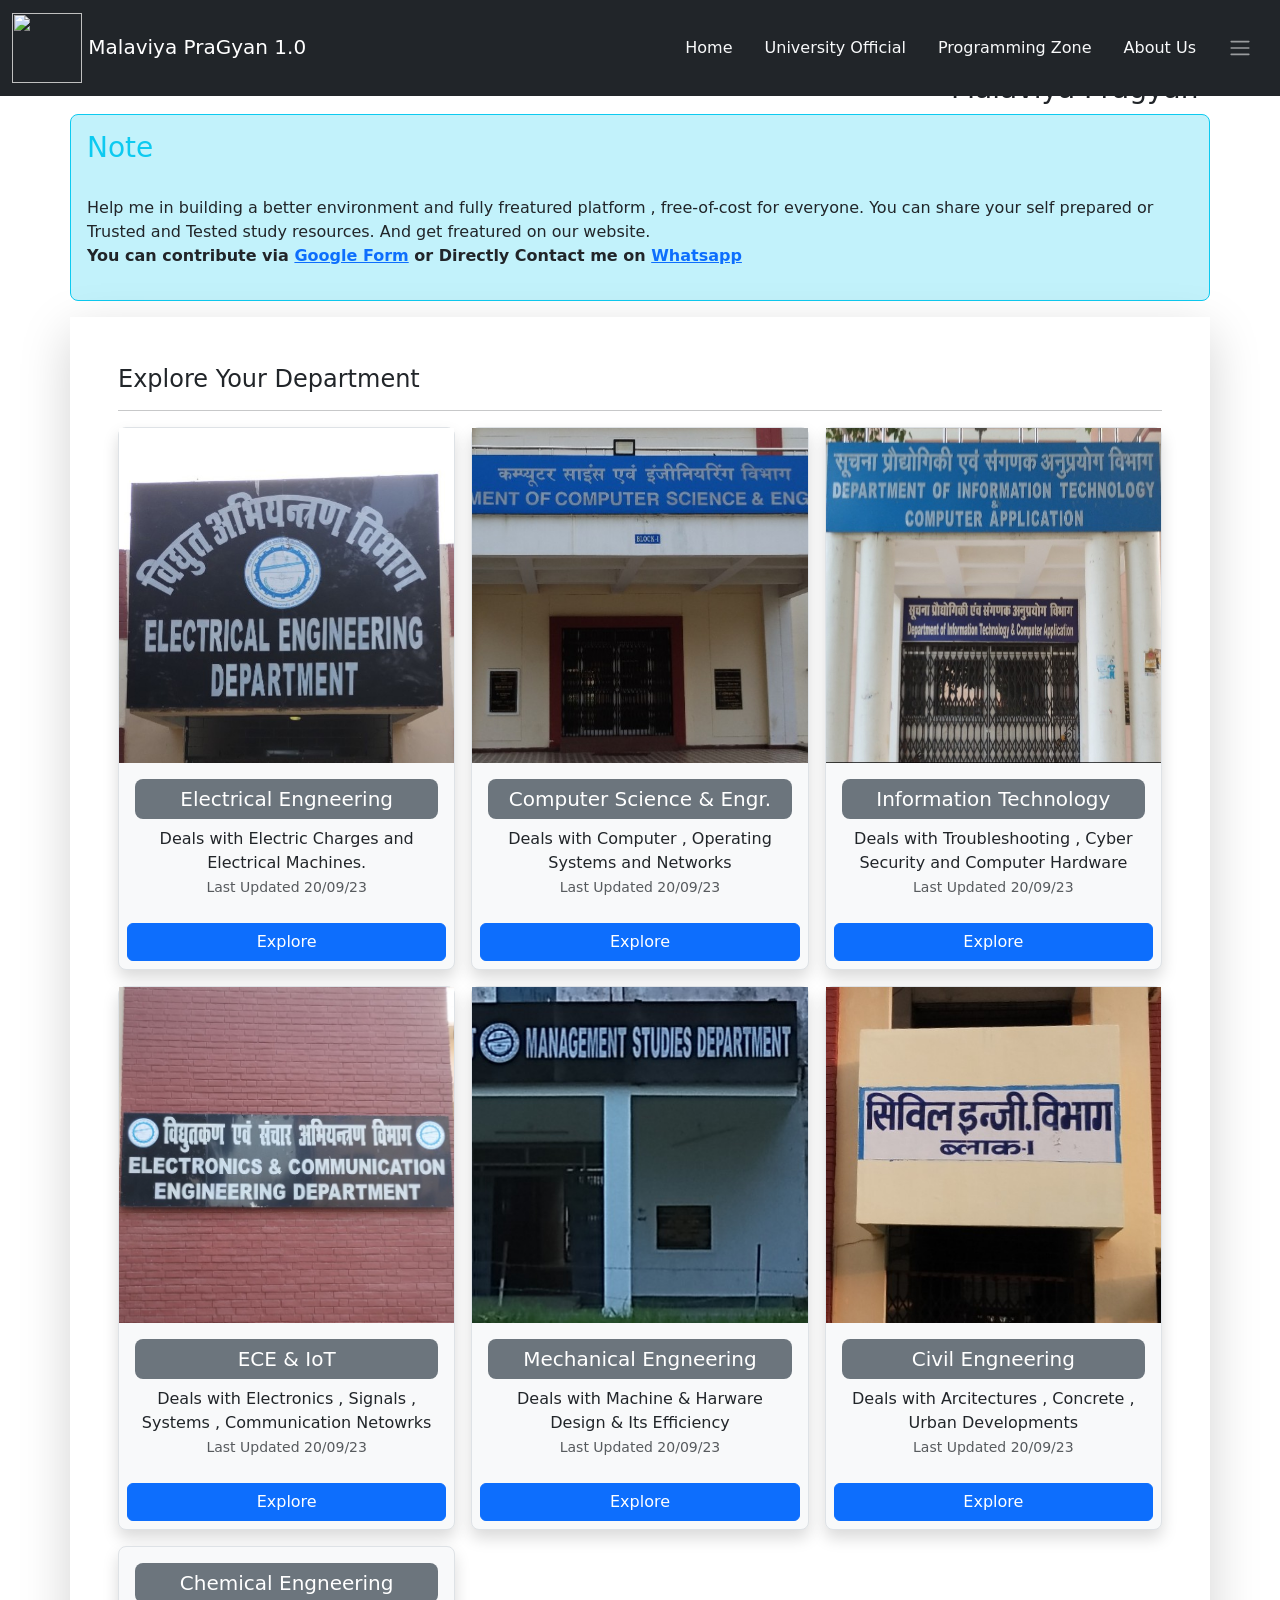
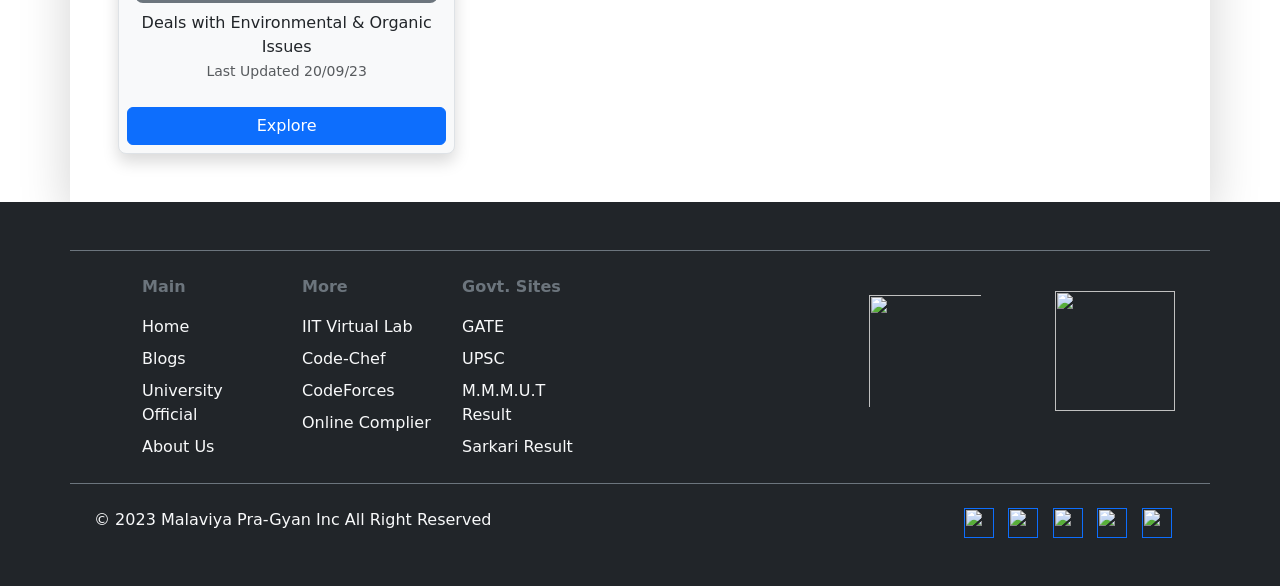
==== index.html @ 1440577e "Update index.html" ====
<!DOCTYPE html>
<html lang="en">

<head>
  <meta charset="UTF-8">
  <meta name="viewport" content="width=device-width, initial-scale=1.0">
  <title>Malaviya Pragyan | Home</title>
  <link href="https://cdn.jsdelivr.net/npm/bootstrap@5.3.2/dist/css/bootstrap.min.css" rel="stylesheet"
    integrity="sha384-T3c6CoIi6uLrA9TneNEoa7RxnatzjcDSCmG1MXxSR1GAsXEV/Dwwykc2MPK8M2HN" crossorigin="anonymous">
  <!-- <link rel="stylesheet" href="bootstrap.rtl.min.css"> -->
  <link rel="stylesheet" href="index.css">

</head>

<body>
  <!-- navigation bar -->
  <nav class="navbar navbar-dark bg-dark fixed-top">
    <div class="container-fluid">
      <div class="navbar-brand ">
        <img class="d-none d-lg-inline-block" src="pragyan_logo.png" height="70" width="70">

        Malaviya PraGyan 1.0

      </div>
      <!-- Navbar links -->
      <ul class="nav justify-content-end">
        <li class="nav-item d-none d-lg-inline-flex">
          <a class="nav-link link-light" href="/">Home</a>
        </li>
        <li class="nav-item d-none d-lg-inline-flex">
          <a class="nav-link link-light" href="http://www.mmmut.ac.in/">University Official</a>
        </li>
        <li class="nav-item d-none dropdown d-lg-inline-flex">
          <a class="nav-link link-light" data-bs-toggle="dropdown" href="#" role="button"
            aria-expanded="false">Programming Zone</a>
          <ul class="dropdown-menu shadow">
            <li><a class="dropdown-item" href="upcoming.html">Get Started</a></li>
            <li><a class="dropdown-item" href="upcoming.html">Video Tutorials</a></li>
            <li><a class="dropdown-item" href="upcoming.html">Online Compiler</a></li>
            <li><a class="dropdown-item" href="upcoming.html">Coding Contest</a></li>
          </ul>
        </li>
        <li class="nav-item d-none d-lg-inline-flex">
          <a class="nav-link link-light" href="#">About Us</a>
        </li>
        <!-- drop menu for smaller screen -->
        <li id="show_btn" class="nav-item dropdown rounded-2">
          <a class="nav-link link-light" data-bs-toggle="dropdown" href="#" role="button" aria-expanded="false"><span
              class="navbar-toggler-icon"></span></a>
          <ul class="dropdown-menu shadow">
            <li><a class="dropdown-item" href="/">Home</a></li>
            <li><a class="dropdown-item" href="http://www.mmmut.ac.in/">University Official</a></li>
            <li><a class="dropdown-item" href="upcoming.html">Programming Zone</a></li>
            <li><a class="dropdown-item" href="upcoming.html">About Us</a></li>
          </ul>
        </li>
      </ul>
    </div>
  </nav>


  <!-- caresol -->
    <div class="main-div container-lg">
      <div id="carouselExampleCaptions" class="carousel slide carousel-fade" data-bs-ride="carousel">
        <div class="carousel-indicators">
          <button type="button" data-bs-target="#carouselExampleCaptions" data-bs-slide-to="0" class="active"
            aria-current="true" aria-label="Slide 1"></button>
          <button type="button" data-bs-target="#carouselExampleCaptions" data-bs-slide-to="1"
            aria-label="Slide 2"></button>
          <button type="button" data-bs-target="#carouselExampleCaptions" data-bs-slide-to="2"
            aria-label="Slide 3"></button>
          <button type="button" data-bs-target="#carouselExampleCaptions" data-bs-slide-to="3"
            aria-label="Slide 4"></button>
          <button type="button" data-bs-target="#carouselExampleCaptions" data-bs-slide-to="4"
            aria-label="Slide 5"></button>
          <button type="button" data-bs-target="#carouselExampleCaptions" data-bs-slide-to="5"
            aria-label="Slide 6"></button>
        </div>
        <div class="carousel-inner">
          <div class="carousel-item active" data-bs-interval="3000">
            <img src="/pageGraphics/Slider/main.jpg" class="d-block w-100" alt="...">
            <div class="carousel-caption d-none d-md-block">
              <h5>First slide label</h5>
              <p>Some representative placeholder content for the first slide.</p>
            </div>
          </div>
          <div class="carousel-item" data-bs-interval="3000">
            <img src="/pageGraphics/Slider/IMG_20230928_164631620.jpg" class="d-block w-100" alt="...">
            <div class="carousel-caption d-none d-md-block">
              <h5>Second slide label</h5>
              <p>Some representative placeholder content for the second slide.</p>
            </div>
          </div>
          <div class="carousel-item" data-bs-interval="3000">
            <img src="/pageGraphics/Slider/IMG_20230928_164820639.jpg" class="d-block w-100" alt="...">
            <div class="carousel-caption d-none d-md-block">
              <h5>Third slide label</h5>
              <p>Some representative placeholder content for the third slide.</p>
            </div>
          </div>
          <div class="carousel-item" data-bs-interval="3000">
            <img src="/pageGraphics/Slider/IMG_20230928_165945955.jpg" class="d-block w-100" alt="...">
            <div class="carousel-caption d-none d-md-block">
              <h5>4 slide label</h5>
              <p>Some representative placeholder content for the third slide.</p>
            </div>
          </div>
          <div class="carousel-item" data-bs-interval="3000">
            <img src="/pageGraphics/Slider/IMG_20230928_170340360.jpg" class="d-block w-100" alt="...">
            <div class="carousel-caption d-none d-md-block">
              <h5>5 slide label</h5>
              <p>Some representative placeholder content for the third slide.</p>
            </div>
          </div>
          <div class="carousel-item" data-bs-interval="3000">
            <img src="/pageGraphics/Slider/IMG_20230928_165715530.jpg" class="d-block w-100" alt="...">
            <div class="carousel-caption d-none d-md-block">
              <h5>6 slide label</h5>
              <p>Some representative placeholder content for the third slide.</p>
            </div>
          </div>
        </div>
        <button class="carousel-control-prev" type="button" data-bs-target="#carouselExampleCaptions"
          data-bs-slide="prev">
          <span class="carousel-control-prev-icon" aria-hidden="true"></span>
          <span class="visually-hidden">Previous</span>
        </button>
        <button class="carousel-control-next" type="button" data-bs-target="#carouselExampleCaptions"
          data-bs-slide="next">
          <span class="carousel-control-next-icon" aria-hidden="true"></span>
          <span class="visually-hidden">Next</span>
        </button>
      </div>
    </div>



  <!-- caresol -->
  <div class="slider text-center mt-5">
    <div class="row mt-lg-5">
      <div class="col-12 col-lg-8">
        <div id="carouselExampleCaptions" class="carousel slide">
          <div class="carousel-indicators">
            <button type="button" data-bs-target="#carouselExampleCaptions" data-bs-slide-to="0" class="active"
              aria-current="true" aria-label="Slide 1"></button>
            <button type="button" data-bs-target="#carouselExampleCaptions" data-bs-slide-to="1"
              aria-label="Slide 2"></button>
            <button type="button" data-bs-target="#carouselExampleCaptions" data-bs-slide-to="2"
              aria-label="Slide 3"></button>
            <button type="button" data-bs-target="#carouselExampleCaptions" data-bs-slide-to="3"
              aria-label="Slide 4"></button>
            <button type="button" data-bs-target="#carouselExampleCaptions" data-bs-slide-to="4"
              aria-label="Slide 5"></button>
            <button type="button" data-bs-target="#carouselExampleCaptions" data-bs-slide-to="5"
              aria-label="Slide 6"></button>
          </div>
          <div class="carousel-inner">
            <div class="carousel-item active" data-bs-interval="3000">
              <img src="pageGraphics/Slider/IMG_20231001_103839.jpg" class="d-block w-100" alt="...">
              <div class="carousel-caption d-none d-md-block">
                <h5>First slide label</h5>
                <p>Some representative placeholder content for the first slide.</p>
              </div>
            </div>
            <div class="carousel-item" data-bs-interval="3000">
              <img src="pageGraphics/Slider/IMG_20231001_135738.jpg" class="d-block w-100" alt="...">
              <div class="carousel-caption d-none d-md-block">
                <h5>Second slide label</h5>
                <p>Some representative placeholder content for the second slide.</p>
              </div>
            </div>
            <div class="carousel-item" data-bs-interval="3000">
              <img src="pageGraphics/Slider/IMG_20231001_135839.jpg" class="d-block w-100" alt="...">
              <div class="carousel-caption d-none d-md-block">
                <h5>Third slide label</h5>
                <p>Some representative placeholder content for the third slide.</p>
              </div>
            </div>
            <div class="carousel-item" data-bs-interval="3000">
              <img src="pageGraphics/Slider/IMG_20231001_135912.jpg" class="d-block w-100" alt="...">
              <div class="carousel-caption d-none d-md-block">
                <h5>4 slide label</h5>
                <p>Some representative placeholder content for the third slide.</p>
              </div>
            </div>
            <div class="carousel-item" data-bs-interval="3000">
              <img src="pageGraphics/Slider/IMG_20231001_140028.jpg" class="d-block w-100" alt="...">
              <div class="carousel-caption d-none d-md-block">
                <h5>5 slide label</h5>
                <p>Some representative placeholder content for the third slide.</p>
              </div>
            </div>
            <div class="carousel-item" data-bs-interval="3000">
              <img src="pageGraphics/Slider/IMG_20231001_140525.jpg" class="d-block w-100" alt="...">
              <div class="carousel-caption d-none d-md-block">
                <h5>6 slide label</h5>
                <p>Some representative placeholder content for the third slide.</p>
              </div>
            </div>
          </div>
          <button class="carousel-control-prev" type="button" data-bs-target="#carouselExampleCaptions"
            data-bs-slide="prev">
            <span class="carousel-control-prev-icon" aria-hidden="true"></span>
            <span class="visually-hidden">Previous</span>
          </button>
          <button class="carousel-control-next" type="button" data-bs-target="#carouselExampleCaptions"
            data-bs-slide="next">
            <span class="carousel-control-next-icon" aria-hidden="true"></span>
            <span class="visually-hidden">Next</span>
          </button>
        </div>
      </div>
      <div class="col">
        <h3>Malaviya Pragyan</h3>
      </div>
    </div>
  </div>


  <!-- Main hero -->
  <div class="container my-5 d-none">
    <div class="row p-4 pb-0 pe-lg-0 pt-lg-5 align-items-center rounded-3 border shadow-lg">
      <div class="col-lg-7 p-3 p-lg-5 pt-lg-3">
        <h1 class="display-4 text-secondary fw-bold lh-1">Welcome To Malaviya Pra-Gyan ,</h1>
        <p class="lead">Welcome , here you will get all your academic needs and study resources for University Students.
          My aim is to provide free access to study materials and other required educational stuffs.
          . This website is developed and managed by a non-profit organisation , of <b class="text-primary">Anup
            Jaiswal</b>. <br> Note :- This is not a governtment funded Project. It is completely managed by a
          Students-Organisation of MMMUT University. </p>
        <div class="d-grid gap-2 d-md-flex justify-content-md-start mb-4 mb-lg-3">
          <button type="button" class="mmmut-official p-2 rounded-2 border border-dark"><a
              href="https://www.mmmut.ac.in/">mmmut.ac.in</a></button>
          <button type="button" class="mmmut-official p-2 rounded-2 border border-dark">Developer Profile</button>
        </div>
      </div>
      <div class="col-lg-4 offset-lg-1 p-0 overflow-hidden shadow-lg">
        <img class="rounded-lg-3" src="sample_img.jpg" alt="college photo" width="720">
      </div>
    </div>
  </div>
  <!-- main hero ends here -->


  <!-- Contribution Notice -->
  <div class="container bg-info bg-opacity-25 text-info rounded-3 border border-info p-3 mb-3">
    <h3>Note</h3><br>
    <p class="text-dark">Help me in building a better environment and fully freatured platform , free-of-cost for
      everyone. You can share your self prepared or Trusted and Tested study resources. And get freatured on our
      website.<br>
      <strong>You can contribute via <a href="">Google Form</a> or Directly Contact me on <a
          href="">Whatsapp</a></strong>
    </p>
  </div>

  <!-- Branches catalog-->
  <div class="container-lg shadow-lg p-5">
    <div class="h4">Explore Your Department</div>
    <hr class="b-example-divider">
    <div class="row row-col-1 row-cols-sm-2 row-cols-md-3 row-cols-xxl-4 g-3">
      <div class="col">
        <div class="card text-center bg-light shadow border rounded-3">
          <img src="pageGraphics/branchPic/Ee.jpg" alt="" class="card-image-top">
          <div class="card-body">
            <div class="h5 p-2 rounded-3 card-title bg-secondary text-white">Electrical Engneering</div>
            <div class="card-text">Deals with Electric Charges and Electrical Machines.</div>
            <div class="card-text"><small class="text-muted">Last Updated 20/09/23</small></div>
          </div>
          <a href="/branch/ee/index.html" class="btn btn-primary m-2">Explore</a>
        </div>
      </div>

      <div class="col">
        <div class="card text-center bg-light shadow border rounded-3">
          <img src="pageGraphics/branchPic/Cse.jpg" alt="" class="card-image-top">
          <div class="card-body">
            <div class="h5 p-2 rounded-3 card-title bg-secondary text-white">Computer Science & Engr.</div>
            <div class="card-text">Deals with Computer , Operating Systems and Networks</div>
            <div class="card-text"><small class="text-muted">Last Updated 20/09/23</small></div>
          </div>
          <a href="/branch/cse/index_cse.html" class="btn btn-primary m-2">Explore</a>
        </div>
      </div>

      <div class="col">
        <div class="card text-center bg-light shadow border rounded-3">
          <img src="pageGraphics/branchPic/It.jpg" alt="" class="card-image-top">
          <div class="card-body">
            <div class="h5 p-2 rounded-3 card-title bg-secondary text-white">Information Technology</div>
            <div class="card-text">Deals with Troubleshooting , Cyber Security and Computer Hardware</div>
            <div class="card-text"><small class="text-muted">Last Updated 20/09/23</small></div>
          </div>
          <a href="/branch/it/index_it.html" class="btn btn-primary m-2">Explore</a>
        </div>
      </div>

      <div class="col">
        <div class="card text-center bg-light shadow border rounded-3">
          <img src="pageGraphics/branchPic/Ece.jpg" alt="" class="card-image-top">
          <div class="card-body">
            <div class="h5 p-2 rounded-3 card-title bg-secondary text-white">ECE & IoT</div>
            <div class="card-text">Deals with Electronics , Signals , Systems , Communication Netowrks</div>
            <div class="card-text"><small class="text-muted">Last Updated 20/09/23</small></div>
          </div>
          <a href="/branch/ece/index_ece.html" class="btn btn-primary m-2">Explore</a>
        </div>
      </div>

      <div class="col">
        <div class="card text-center bg-light shadow border rounded-3">
          <img src="pageGraphics/branchPic/Bba.jpg" alt="" class="card-image-top">
          <div class="card-body">
            <div class="h5 p-2 rounded-3 card-title bg-secondary text-white">Mechanical Engneering</div>
            <div class="card-text">Deals with Machine & Harware Design & Its Efficiency</div>
            <div class="card-text"><small class="text-muted">Last Updated 20/09/23</small></div>
          </div>
          <a href="/branch/me/index_me.html" class="btn btn-primary m-2">Explore</a>
        </div>
      </div>

      <div class="col">
        <div class="card text-center bg-light shadow border rounded-3">
          <img src="pageGraphics/branchPic/Ce.jpg" alt="" class="card-image-top">
          <div class="card-body">
            <div class="h5 p-2 rounded-3 card-title bg-secondary text-white">Civil Engneering</div>
            <div class="card-text">Deals with Arcitectures , Concrete , Urban Developments</div>
            <div class="card-text"><small class="text-muted">Last Updated 20/09/23</small></div>
          </div>
          <a href="/branch/civil/index_ce.html" class="btn btn-primary m-2">Explore</a>
        </div>
      </div>

      <div class="col">
        <div class="card text-center bg-light shadow border rounded-3">
          <img src="/pageGraphics/branchPic/Che.jpg" alt="" class="card-image-top">
          <div class="card-body">
            <div class="h5 p-2 rounded-3 card-title bg-secondary text-white">Chemical Engneering</div>
            <div class="card-text">Deals with Environmental & Organic Issues
            </div>
            <div class="card-text"><small class="text-muted">Last Updated 20/09/23</small></div>
          </div>
          <a href="/branch/che/index_che.html" class="btn btn-primary m-2">Explore</a>
        </div>
      </div>
    </div>
  </div>



  <!-- Telegram community and Youtube channel -->





  <!-- footer -->
  <div class="container-fluid bg-dark pt-5">
    <div class="container border-secondary border-top text-light">
      <!-- footer for large screen devices For Laptop , desktop or larger -->
      <div class="row d-none d-lg-flex d-xl-flex d-xxl-flex py-4">
        <div class="col-8">
          <div class="row mx-5">
            <div class="site-map col-3">
              <div class="d-flex flex-column">
                <span class=" mb-3 disabled text-secondary fw-bold" href="">Main</span>
                <a class="nav-link mb-2" href="index.html">Home</a>
                <a class="nav-link mb-2" href="">Blogs</a>
                <a class="nav-link mb-2" href="http://www.mmmut.ac.in/index">University Official</a>
                <a class="nav-link mb-2" href="#">About Us</a>
              </div>
            </div>
            <div class="site-map col-3">
              <div class="d-flex flex-column">
                <span class=" mb-3 disabled text-secondary fw-bold" href="">More</span>
                <a class="nav-link mb-2" href="https://www.vlab.co.in/">IIT Virtual Lab</a>
                <a class="nav-link mb-2" href="">Code-Chef</a>
                <a class="nav-link mb-2" href="">CodeForces</a>
                <a class="nav-link mb-2" href="">Online Complier</a>
              </div>
            </div>
            <div class="site-map col-3">
              <div class="d-flex flex-column">
                <span class=" mb-3 disabled text-secondary fw-bold" href="">Govt. Sites</span>
                <a class="nav-link mb-2" href="https://gate.iitkgp.ac.in/">GATE</a>
                <a class="nav-link mb-2" href="https://upsc.gov.in/">UPSC</a>
                <a class="nav-link mb-2" href="http://172.16.1.250:8081/jasperserver/login.html">M.M.M.U.T Result</a>
                <a class="nav-link mb-2" href="https://www.sarkariresult.com/">Sarkari Result</a>
              </div>
            </div>
          </div>
        </div>
        <div class="col-4">
          <div class="row d-flex justify-content-around mt-3">
            <div class="col text-center"><img class="p-1" src="uni_logo.png" height="120" width="120"></div>
            <div class="col text-center"><img class="col" src="pragyan_logo.png" height="120" width="120"></div>
          </div>
        </div>
        <div class="col-9 border-secondary border-top p-4 mt-3">
          &copy; 2023 Malaviya Pra-Gyan Inc All Right Reserved
        </div>
        <div class="col-3 border-secondary border-top p-4 mt-3 d-flex justify-content-evenly">
          <a href=""><img src="socials_logo/lkdn.png" height="30" width="30"></a>
          <a href=""><img src="socials_logo/yt.png" height="30" width="30"></a>
          <a href=""><img src="socials_logo/tele.png" height="30" width="30"></a>
          <a href=""><img src="socials_logo/insta.png" height="30" width="30"></a>
          <a href=""><img src="socials_logo/fb.png" height="30" width="30"></a>

        </div>
      </div>

      <!-- footer for Tablet and Mobile devices or smaller -->
      <div class="row row-col-1 mt-3 d-block d-lg-none d-xl-none d-xxl-none">
        <div class="col text-center py-3">
          <img src="pragyan_logo.png" height="80" width="80">
          <div class="d-block">Malaviya Pra-Gyan <span class="text-secondary">Version !.0</span></div>
        </div>
        <div class="col col-md-8 m-auto text-center">
          <div class="row text-center">
            <a href="/" class="nav-link col">Home</a>
            <a class="nav-link col">Coding</a>
            <a href="https://www.vlab.co.in/" class="nav-link col">Virtual Lab</a>
            <a class="nav-link col">Help?</a>
          </div>
        </div>
        <div class="col my-4"></div>
        <div class="col border-light border-bottom">
          <strong class="text-secondary">Follow Us On</strong>
        </div>
        <div class="col mt-3 mb-4 text-center">
          <div class=" d-inline-flex">
            <img id="soci" class="mx-2" src="socials_logo/lkdn.png" height="24" width="24">
            <img id="soci" class="mx-2" src="socials_logo/yt.png" height="24" width="24">
            <img id="soci" class="mx-2" src="socials_logo/insta.png" height="24" width="24">
            <img id="soci" class="mx-2" src="socials_logo/fb.png" height="24" width="24">
            <img id="soci" src="socials_logo/tele.png" height="24" width="24">
          </div>

        </div>
        <div class="col">
          <div class="d-flex pb-3 justify-content-center"><a class="nav-link text-secondary" href="#">&copy; 2023
              Malaviya Pragyan Inc All Right Reserved</a></div>
        </div>
      </div>
    </div>


  </div>

  <script src="bootstrap.bundle.min.js"></script>

  </div>

  <!-- <script src="bootstrap.bundle.min.js"></script> -->
  <script src="https://cdn.jsdelivr.net/npm/bootstrap@5.3.2/dist/js/bootstrap.bundle.min.js"
    integrity="sha384-C6RzsynM9kWDrMNeT87bh95OGNyZPhcTNXj1NW7RuBCsyN/o0jlpcV8Qyq46cDfL"
    crossorigin="anonymous"></script>

  <script src="index.js"></script>
</body>

</html>
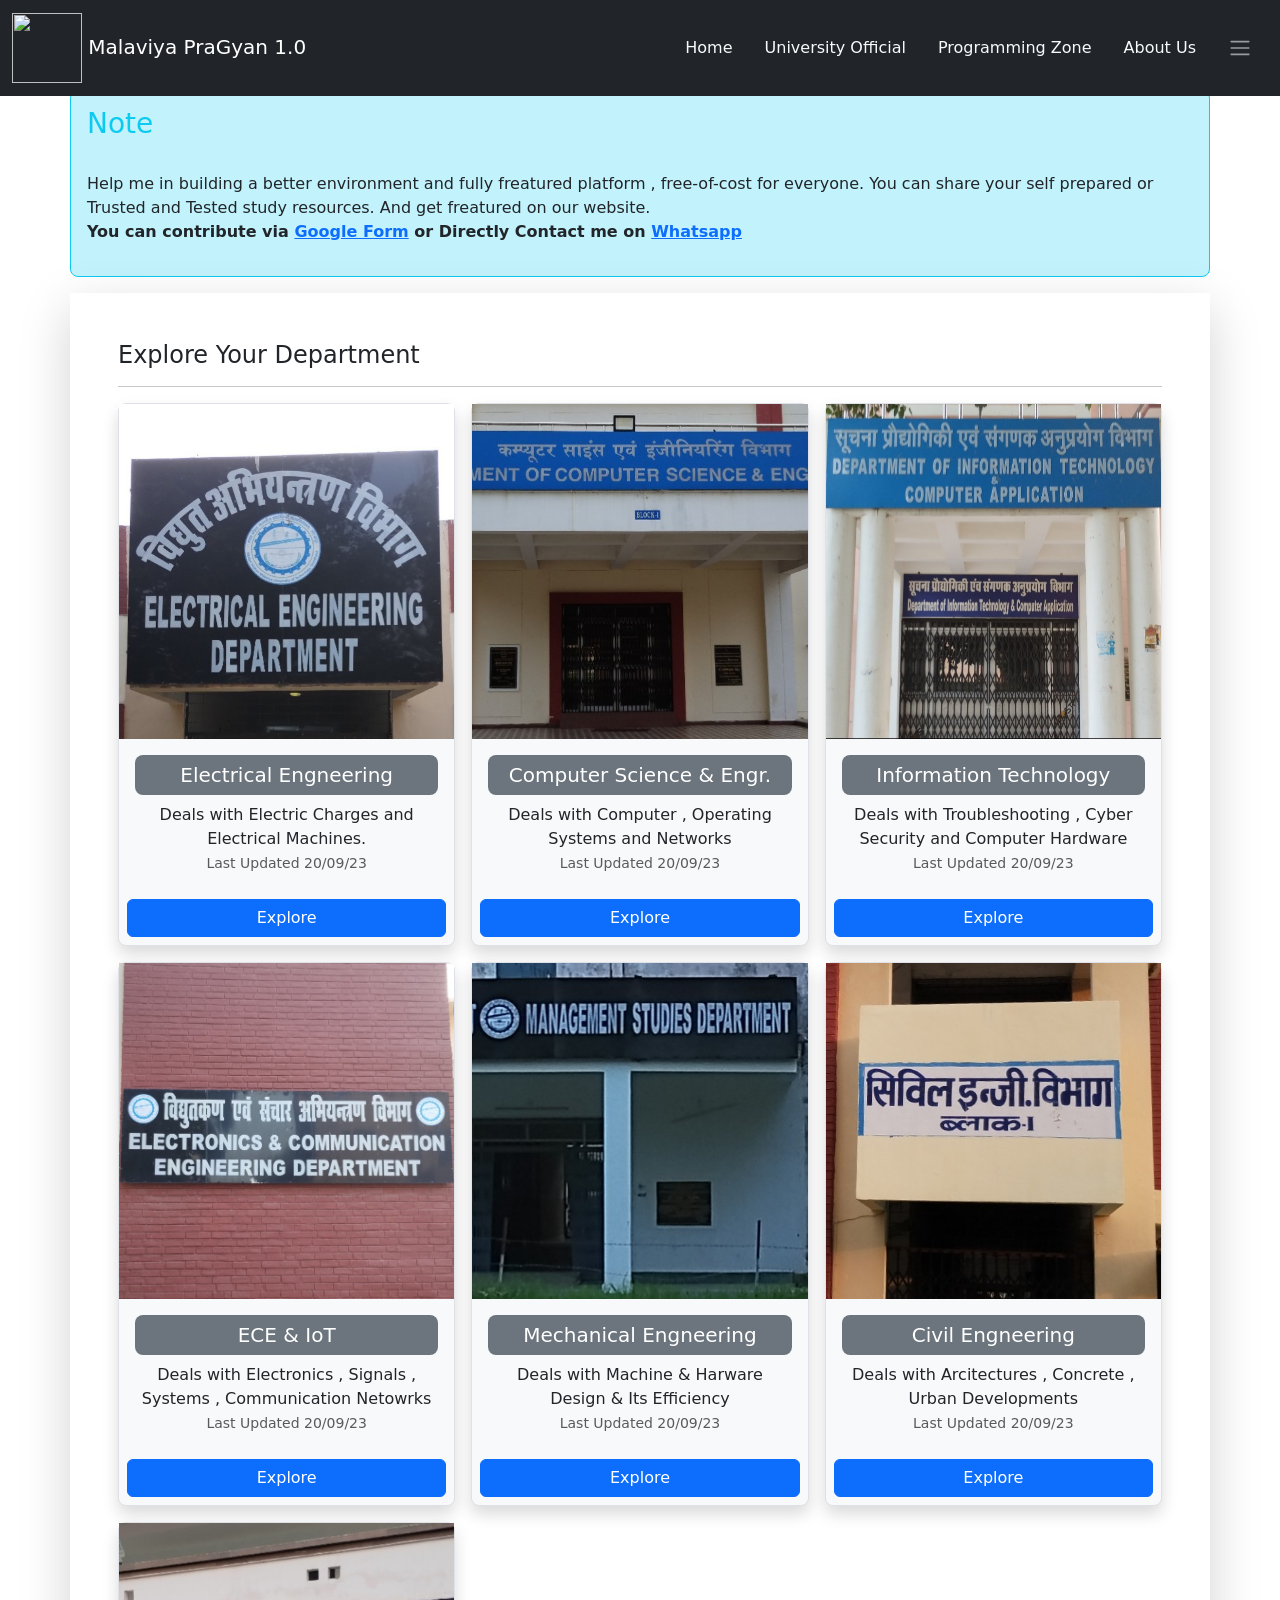
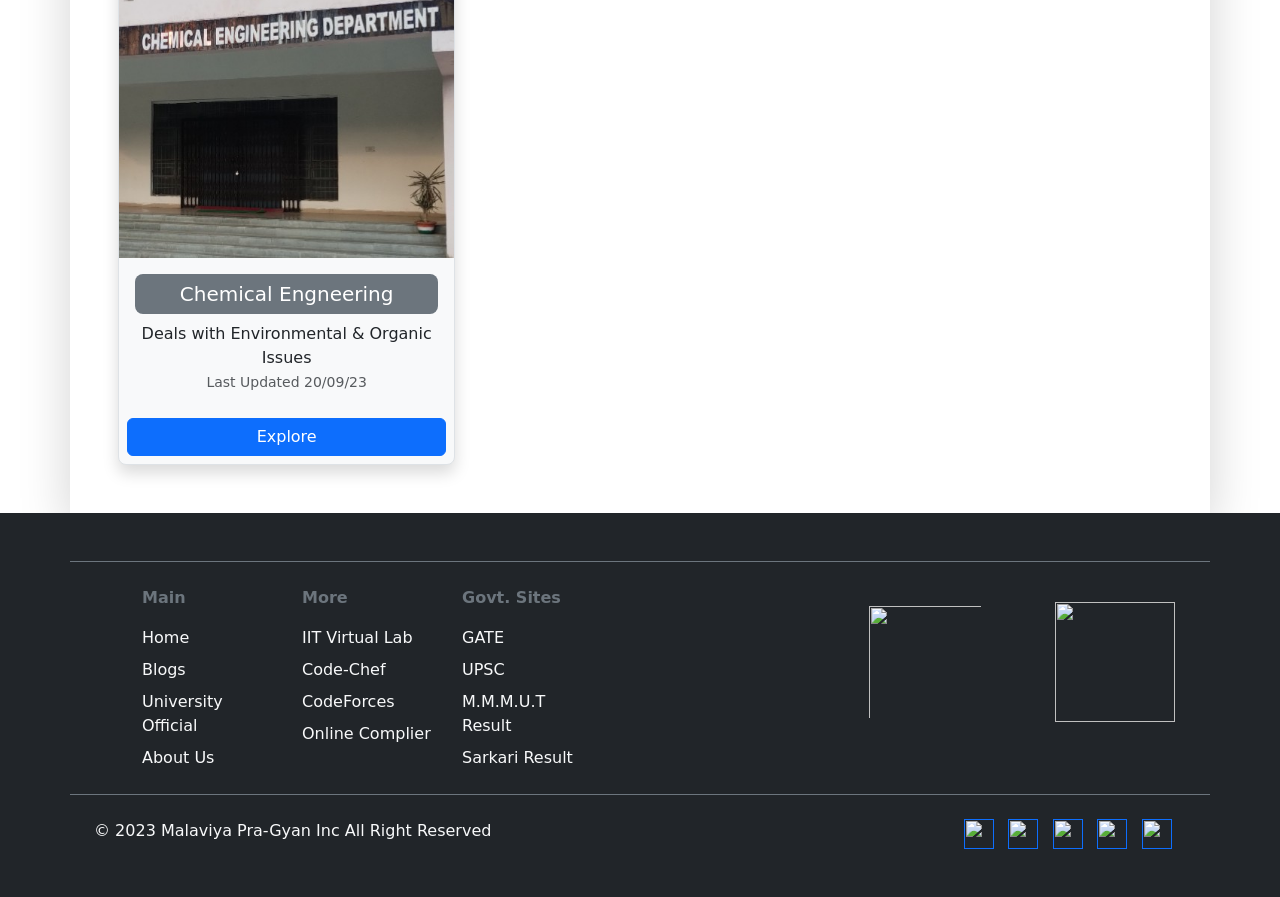
==== commit 5584bc40: "Update index.html Slider modified" ====
--- a/index.html
+++ b/index.html
@@ -57,83 +57,6 @@
       </ul>
     </div>
   </nav>
-
-
-  <!-- caresol -->
-    <div class="main-div container-lg">
-      <div id="carouselExampleCaptions" class="carousel slide carousel-fade" data-bs-ride="carousel">
-        <div class="carousel-indicators">
-          <button type="button" data-bs-target="#carouselExampleCaptions" data-bs-slide-to="0" class="active"
-            aria-current="true" aria-label="Slide 1"></button>
-          <button type="button" data-bs-target="#carouselExampleCaptions" data-bs-slide-to="1"
-            aria-label="Slide 2"></button>
-          <button type="button" data-bs-target="#carouselExampleCaptions" data-bs-slide-to="2"
-            aria-label="Slide 3"></button>
-          <button type="button" data-bs-target="#carouselExampleCaptions" data-bs-slide-to="3"
-            aria-label="Slide 4"></button>
-          <button type="button" data-bs-target="#carouselExampleCaptions" data-bs-slide-to="4"
-            aria-label="Slide 5"></button>
-          <button type="button" data-bs-target="#carouselExampleCaptions" data-bs-slide-to="5"
-            aria-label="Slide 6"></button>
-        </div>
-        <div class="carousel-inner">
-          <div class="carousel-item active" data-bs-interval="3000">
-            <img src="/pageGraphics/Slider/main.jpg" class="d-block w-100" alt="...">
-            <div class="carousel-caption d-none d-md-block">
-              <h5>First slide label</h5>
-              <p>Some representative placeholder content for the first slide.</p>
-            </div>
-          </div>
-          <div class="carousel-item" data-bs-interval="3000">
-            <img src="/pageGraphics/Slider/IMG_20230928_164631620.jpg" class="d-block w-100" alt="...">
-            <div class="carousel-caption d-none d-md-block">
-              <h5>Second slide label</h5>
-              <p>Some representative placeholder content for the second slide.</p>
-            </div>
-          </div>
-          <div class="carousel-item" data-bs-interval="3000">
-            <img src="/pageGraphics/Slider/IMG_20230928_164820639.jpg" class="d-block w-100" alt="...">
-            <div class="carousel-caption d-none d-md-block">
-              <h5>Third slide label</h5>
-              <p>Some representative placeholder content for the third slide.</p>
-            </div>
-          </div>
-          <div class="carousel-item" data-bs-interval="3000">
-            <img src="/pageGraphics/Slider/IMG_20230928_165945955.jpg" class="d-block w-100" alt="...">
-            <div class="carousel-caption d-none d-md-block">
-              <h5>4 slide label</h5>
-              <p>Some representative placeholder content for the third slide.</p>
-            </div>
-          </div>
-          <div class="carousel-item" data-bs-interval="3000">
-            <img src="/pageGraphics/Slider/IMG_20230928_170340360.jpg" class="d-block w-100" alt="...">
-            <div class="carousel-caption d-none d-md-block">
-              <h5>5 slide label</h5>
-              <p>Some representative placeholder content for the third slide.</p>
-            </div>
-          </div>
-          <div class="carousel-item" data-bs-interval="3000">
-            <img src="/pageGraphics/Slider/IMG_20230928_165715530.jpg" class="d-block w-100" alt="...">
-            <div class="carousel-caption d-none d-md-block">
-              <h5>6 slide label</h5>
-              <p>Some representative placeholder content for the third slide.</p>
-            </div>
-          </div>
-        </div>
-        <button class="carousel-control-prev" type="button" data-bs-target="#carouselExampleCaptions"
-          data-bs-slide="prev">
-          <span class="carousel-control-prev-icon" aria-hidden="true"></span>
-          <span class="visually-hidden">Previous</span>
-        </button>
-        <button class="carousel-control-next" type="button" data-bs-target="#carouselExampleCaptions"
-          data-bs-slide="next">
-          <span class="carousel-control-next-icon" aria-hidden="true"></span>
-          <span class="visually-hidden">Next</span>
-        </button>
-      </div>
-    </div>
-
-
 
   <!-- caresol -->
   <div class="slider text-center mt-5">
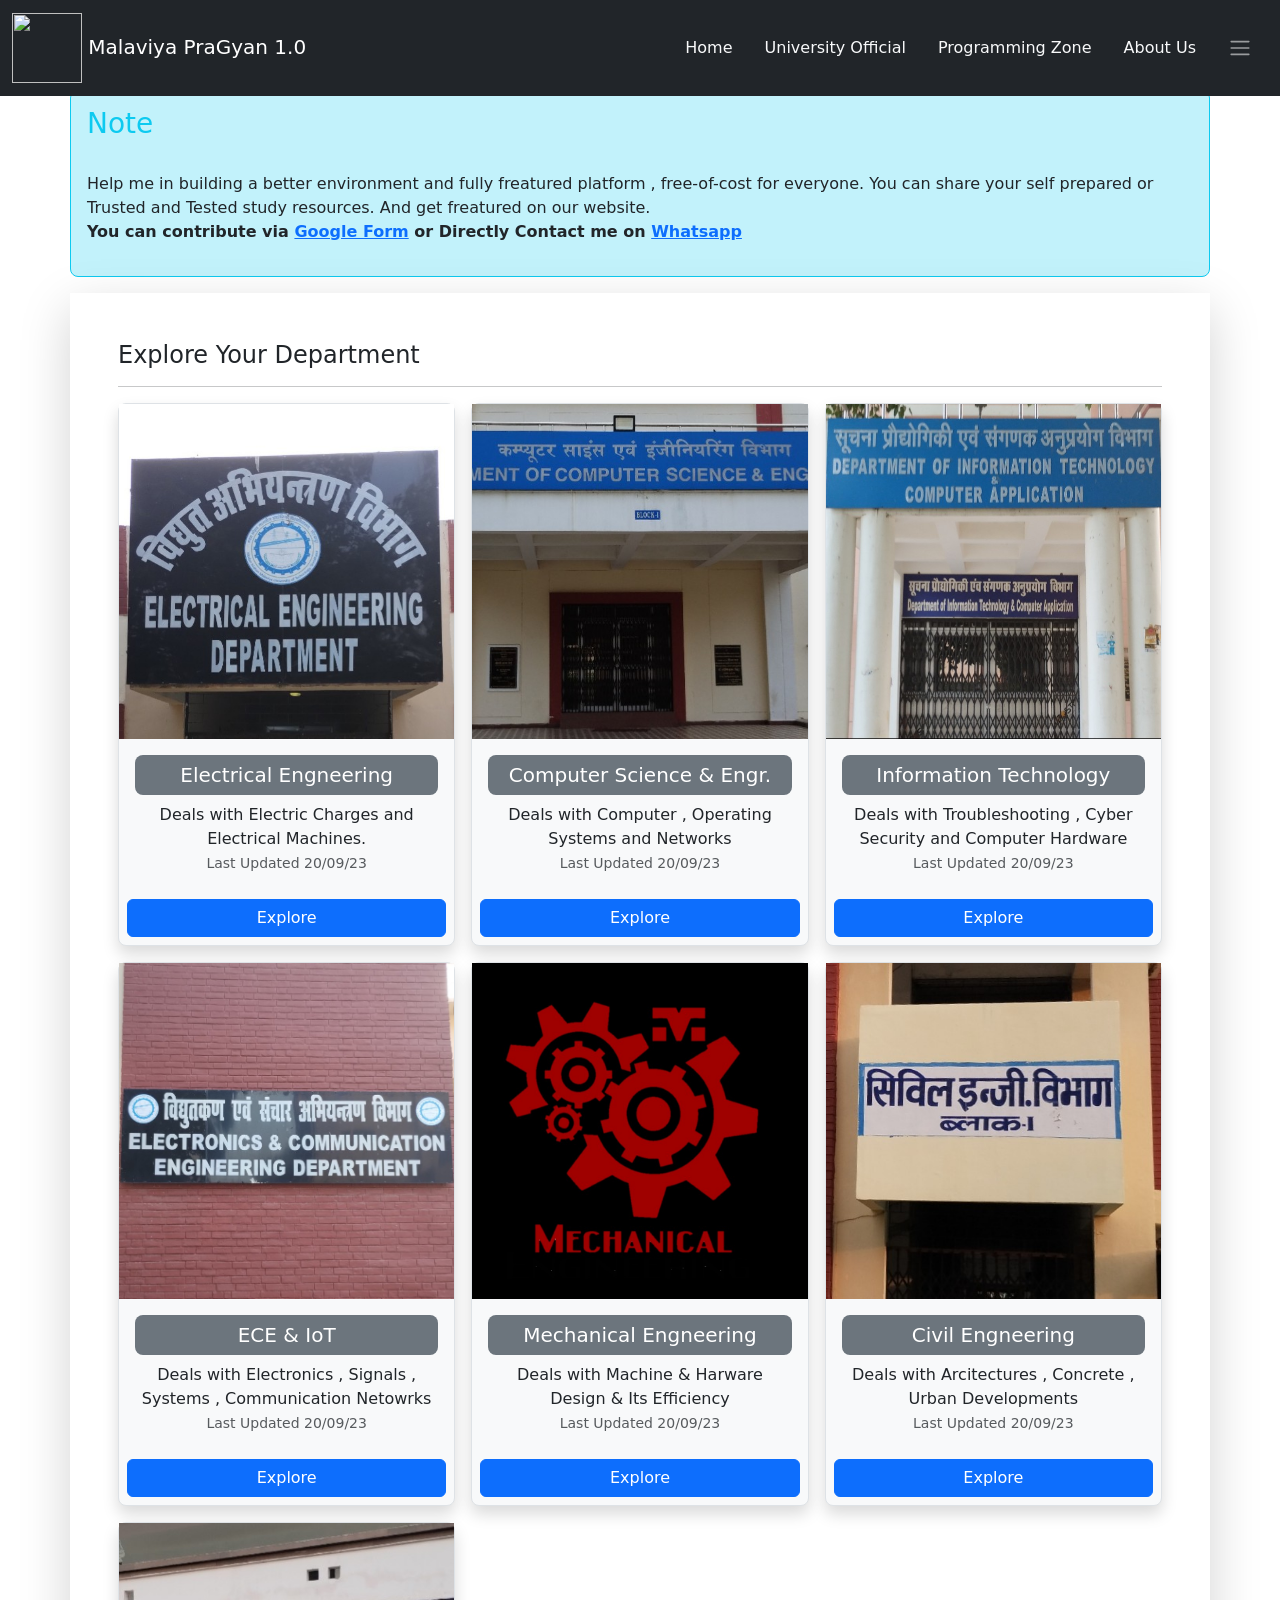
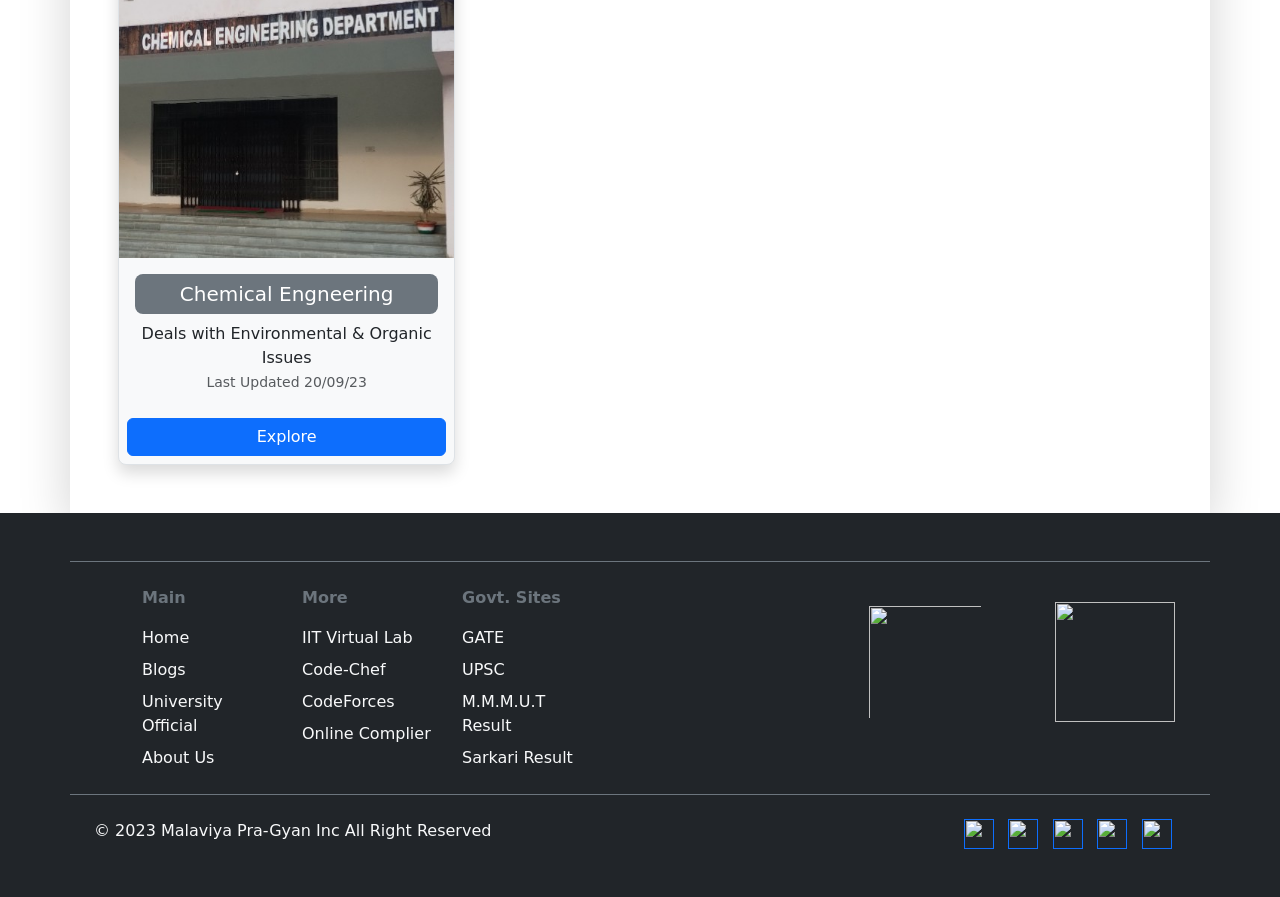
==== commit 196d3003: "Update index.html" ====
--- a/index.html
+++ b/index.html
@@ -230,7 +230,7 @@
 
       <div class="col">
         <div class="card text-center bg-light shadow border rounded-3">
-          <img src="pageGraphics/branchPic/Bba.jpg" alt="" class="card-image-top">
+          <img src="pageGraphics/branchPic/Me.jpg" alt="" class="card-image-top">
           <div class="card-body">
             <div class="h5 p-2 rounded-3 card-title bg-secondary text-white">Mechanical Engneering</div>
             <div class="card-text">Deals with Machine & Harware Design & Its Efficiency</div>
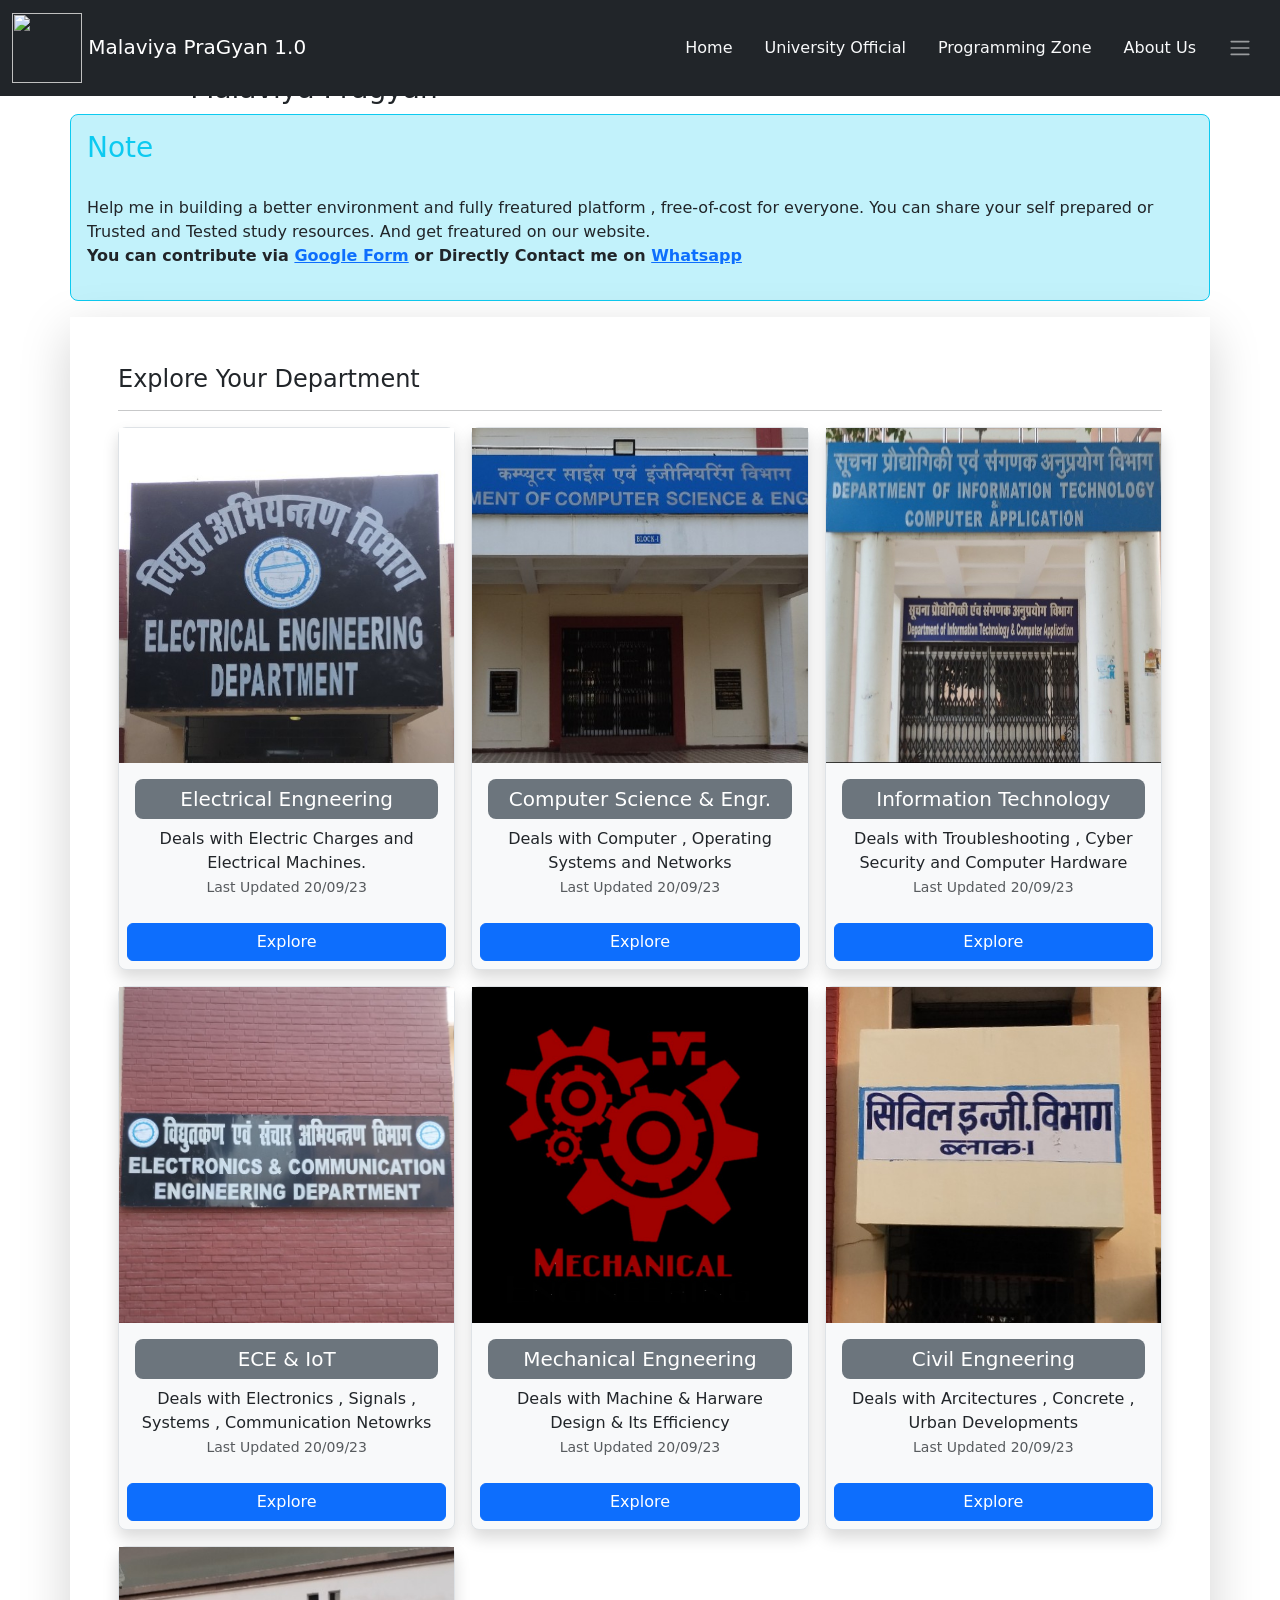
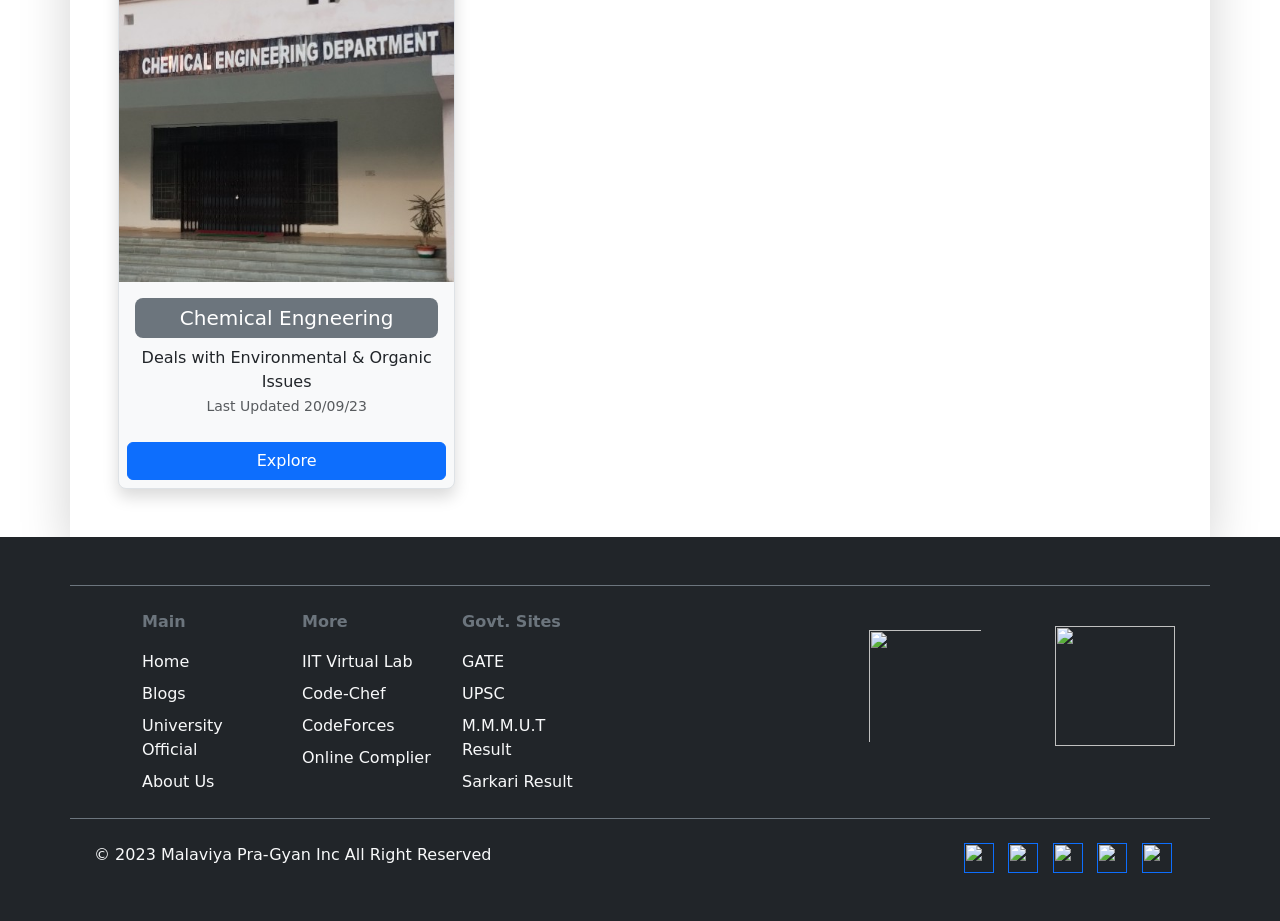
==== commit dfa69f5d: "Update index.html" ====
--- a/index.html
+++ b/index.html
@@ -60,8 +60,8 @@
 
   <!-- caresol -->
   <div class="slider text-center mt-5">
-    <div class="row mt-lg-5">
-      <div class="col-12 col-lg-8">
+    <div class="row row-cols-1 row-cols-lg-2 mt-lg-5">
+      <div class="col col-lg-8">
         <div id="carouselExampleCaptions" class="carousel slide">
           <div class="carousel-indicators">
             <button type="button" data-bs-target="#carouselExampleCaptions" data-bs-slide-to="0" class="active"
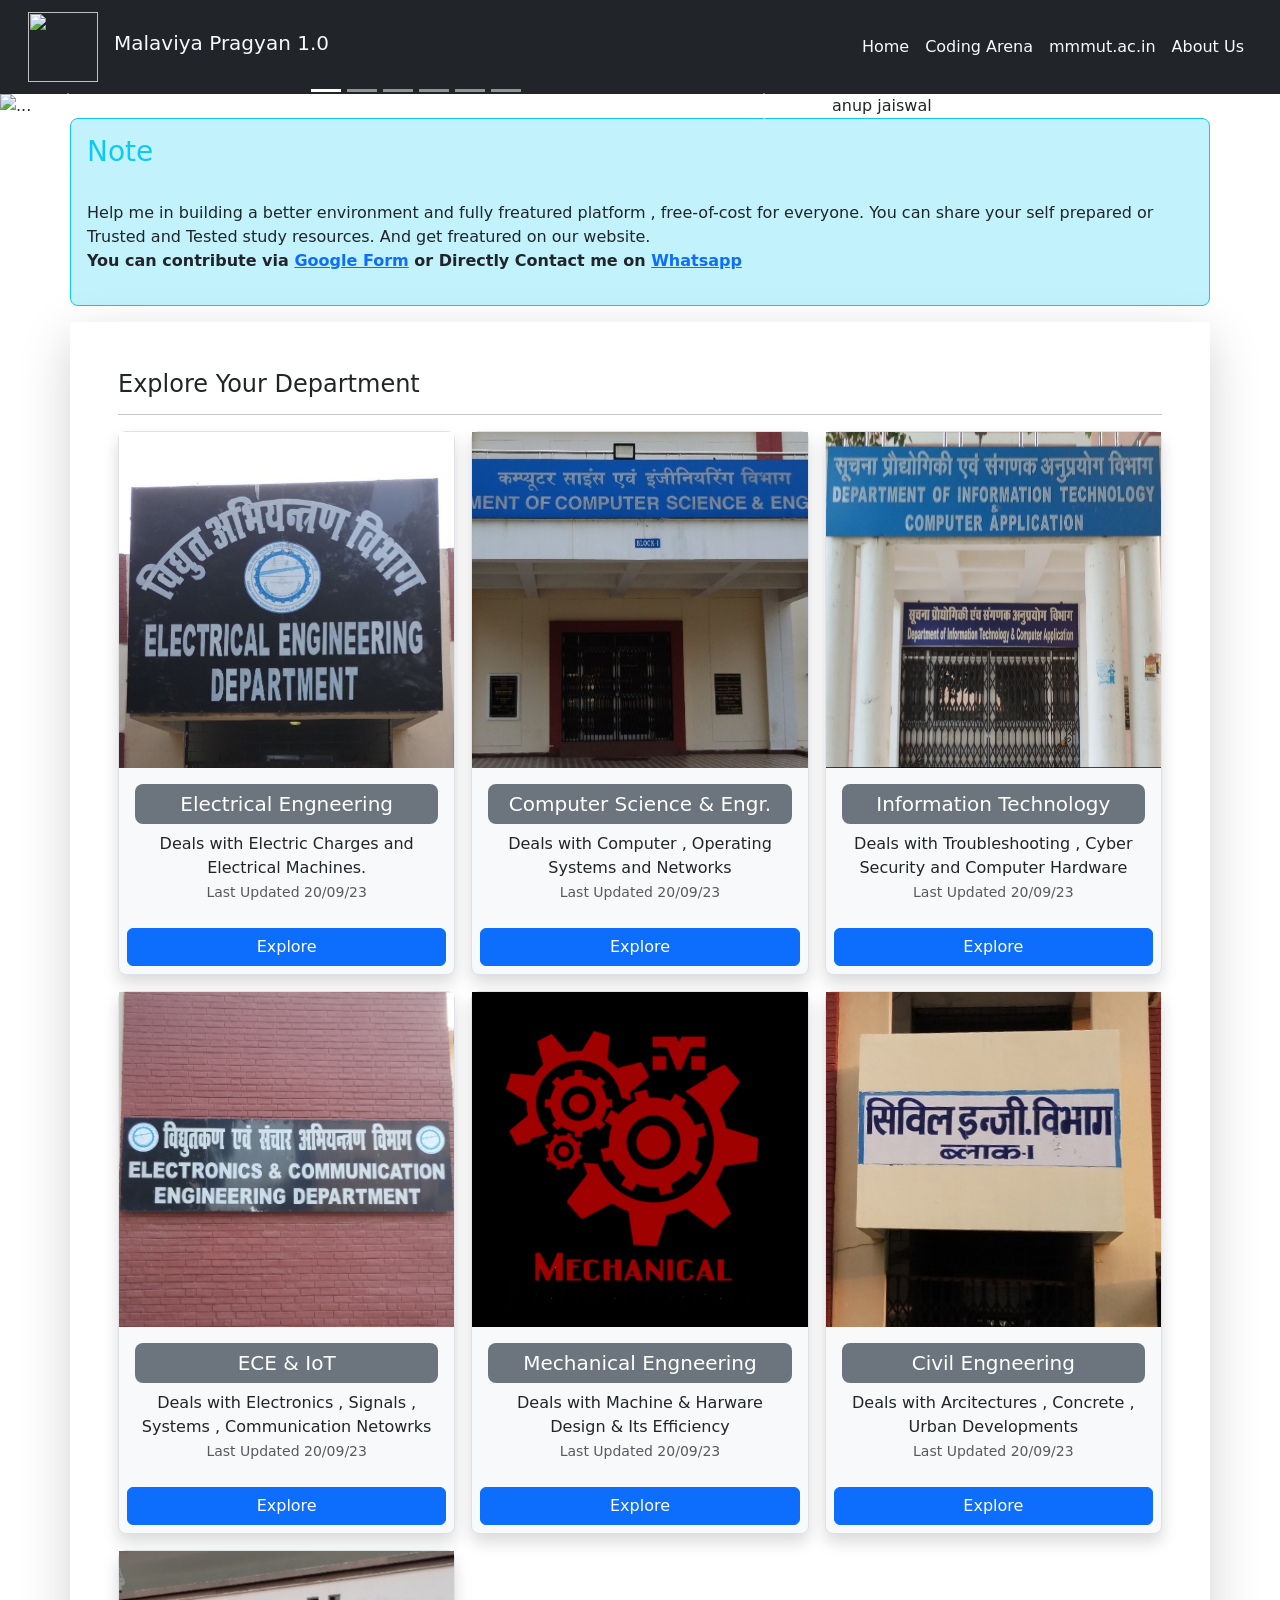
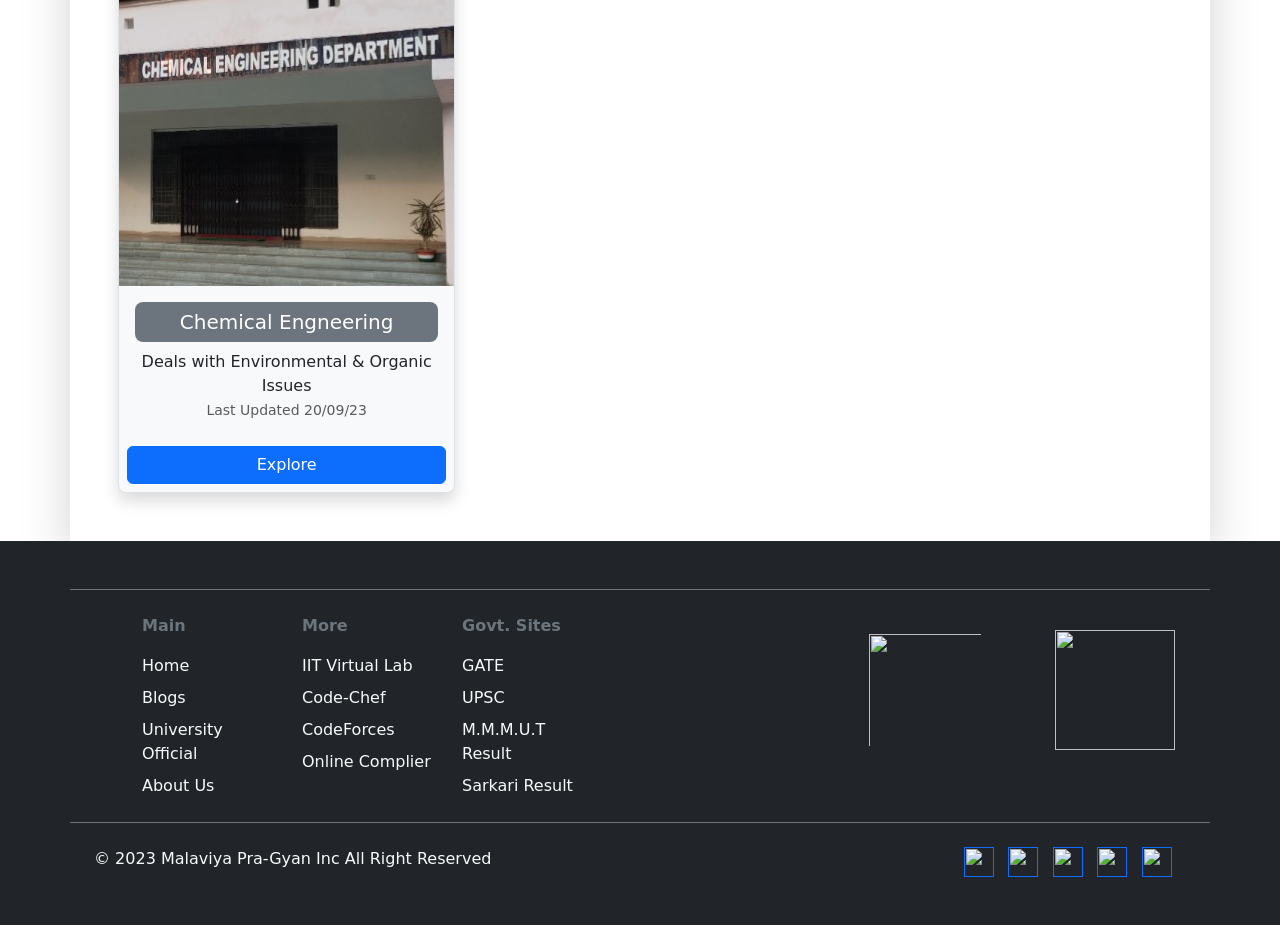
==== commit 9897ae09: "updated slider and branch page" ====
--- a/index.html
+++ b/index.html
@@ -14,154 +14,130 @@
 
 <body>
   <!-- navigation bar -->
-  <nav class="navbar navbar-dark bg-dark fixed-top">
+  <nav class="navbar bg-dark container-fluid">
     <div class="container-fluid">
-      <div class="navbar-brand ">
-        <img class="d-none d-lg-inline-block" src="pragyan_logo.png" height="70" width="70">
-
-        Malaviya PraGyan 1.0
-
-      </div>
-      <!-- Navbar links -->
-      <ul class="nav justify-content-end">
-        <li class="nav-item d-none d-lg-inline-flex">
-          <a class="nav-link link-light" href="/">Home</a>
-        </li>
-        <li class="nav-item d-none d-lg-inline-flex">
-          <a class="nav-link link-light" href="http://www.mmmut.ac.in/">University Official</a>
-        </li>
-        <li class="nav-item d-none dropdown d-lg-inline-flex">
-          <a class="nav-link link-light" data-bs-toggle="dropdown" href="#" role="button"
-            aria-expanded="false">Programming Zone</a>
-          <ul class="dropdown-menu shadow">
-            <li><a class="dropdown-item" href="upcoming.html">Get Started</a></li>
-            <li><a class="dropdown-item" href="upcoming.html">Video Tutorials</a></li>
-            <li><a class="dropdown-item" href="upcoming.html">Online Compiler</a></li>
-            <li><a class="dropdown-item" href="upcoming.html">Coding Contest</a></li>
-          </ul>
-        </li>
-        <li class="nav-item d-none d-lg-inline-flex">
-          <a class="nav-link link-light" href="#">About Us</a>
-        </li>
-        <!-- drop menu for smaller screen -->
-        <li id="show_btn" class="nav-item dropdown rounded-2">
-          <a class="nav-link link-light" data-bs-toggle="dropdown" href="#" role="button" aria-expanded="false"><span
-              class="navbar-toggler-icon"></span></a>
-          <ul class="dropdown-menu shadow">
-            <li><a class="dropdown-item" href="/">Home</a></li>
-            <li><a class="dropdown-item" href="http://www.mmmut.ac.in/">University Official</a></li>
-            <li><a class="dropdown-item" href="upcoming.html">Programming Zone</a></li>
-            <li><a class="dropdown-item" href="upcoming.html">About Us</a></li>
-          </ul>
-        </li>
-      </ul>
+      <!-- navbar title (logo + title brand) -->
+      <div class="d-flex align-items-center title m-1 mx-3">
+        <img class="d-none d-md-flex" src="/pragyan_logo.png" width="70" height="70">
+        <span class="d-none d-md-block mx-3 text-light h5">Malaviya Pragyan 1.0</span>
+        <span class="d-md-none text-light">Malaviya Pragyan 1.0</span>
+      </div>
+      <div>
+        <ul class="d-none d-lg-flex list-unstyled me-3 mb-2 mb-lg-0">
+          <li class="nav-item mx-2"><a class="nav-link text-light" href="">Home</a></li>
+          <li class="nav-item mx-2"><a class="nav-link text-light" href="/pages/code.html">Coding Arena</a></li>
+          <li class="nav-item mx-2"><a class="nav-link text-light" href="http://www.mmmut.ac.in/">mmmut.ac.in</a></li>
+          <li class="nav-item mx-2"><a class="nav-link text-light" href="">About Us</a></li>
+        </ul>
+      </div>
+      <div class="d-lg-none">
+        <div data-bs-toggle="offcanvas" data-bs-target="#offcanvasRight" aria-controls="offcanvasRight"><svg
+          xmlns="http://www.w3.org/2000/svg" width="17" height="17" fill="currentColor"
+          class="bi bi-layout-text-sidebar text-light" viewBox="0 0 16 16">
+          <path
+            d="M3.5 3a.5.5 0 0 0 0 1h5a.5.5 0 0 0 0-1h-5zm0 3a.5.5 0 0 0 0 1h5a.5.5 0 0 0 0-1h-5zM3 9.5a.5.5 0 0 1 .5-.5h5a.5.5 0 0 1 0 1h-5a.5.5 0 0 1-.5-.5zm.5 2.5a.5.5 0 0 0 0 1h5a.5.5 0 0 0 0-1h-5z" />
+          <path
+            d="M0 2a2 2 0 0 1 2-2h12a2 2 0 0 1 2 2v12a2 2 0 0 1-2 2H2a2 2 0 0 1-2-2V2zm12-1v14h2a1 1 0 0 0 1-1V2a1 1 0 0 0-1-1h-2zm-1 0H2a1 1 0 0 0-1 1v12a1 1 0 0 0 1 1h9V1z" />
+        </svg></div>
+      <div class="offcanvas offcanvas-end" tabindex="-1" id="offcanvasRight" aria-labelledby="offcanvasRightLabel">
+        <div class="offcanvas-header">
+          <h5 class="offcanvas-title" id="offcanvasRightLabel">Menu</h5>
+          <button type="button" class="btn-close" data-bs-dismiss="offcanvas" aria-label="Close"></button>
+        </div>
+        <div class="offcanvas-body">
+link menu body
+        </div>
+      </div>
+      </div>
     </div>
   </nav>
-
   <!-- caresol -->
-  <div class="slider text-center mt-5">
-    <div class="row row-cols-1 row-cols-lg-2 mt-lg-5">
-      <div class="col col-lg-8">
-        <div id="carouselExampleCaptions" class="carousel slide">
-          <div class="carousel-indicators">
-            <button type="button" data-bs-target="#carouselExampleCaptions" data-bs-slide-to="0" class="active"
-              aria-current="true" aria-label="Slide 1"></button>
-            <button type="button" data-bs-target="#carouselExampleCaptions" data-bs-slide-to="1"
-              aria-label="Slide 2"></button>
-            <button type="button" data-bs-target="#carouselExampleCaptions" data-bs-slide-to="2"
-              aria-label="Slide 3"></button>
-            <button type="button" data-bs-target="#carouselExampleCaptions" data-bs-slide-to="3"
-              aria-label="Slide 4"></button>
-            <button type="button" data-bs-target="#carouselExampleCaptions" data-bs-slide-to="4"
-              aria-label="Slide 5"></button>
-            <button type="button" data-bs-target="#carouselExampleCaptions" data-bs-slide-to="5"
-              aria-label="Slide 6"></button>
-          </div>
-          <div class="carousel-inner">
-            <div class="carousel-item active" data-bs-interval="3000">
-              <img src="pageGraphics/Slider/IMG_20231001_103839.jpg" class="d-block w-100" alt="...">
-              <div class="carousel-caption d-none d-md-block">
-                <h5>First slide label</h5>
-                <p>Some representative placeholder content for the first slide.</p>
-              </div>
-            </div>
-            <div class="carousel-item" data-bs-interval="3000">
-              <img src="pageGraphics/Slider/IMG_20231001_135738.jpg" class="d-block w-100" alt="...">
-              <div class="carousel-caption d-none d-md-block">
-                <h5>Second slide label</h5>
-                <p>Some representative placeholder content for the second slide.</p>
-              </div>
-            </div>
-            <div class="carousel-item" data-bs-interval="3000">
-              <img src="pageGraphics/Slider/IMG_20231001_135839.jpg" class="d-block w-100" alt="...">
-              <div class="carousel-caption d-none d-md-block">
-                <h5>Third slide label</h5>
-                <p>Some representative placeholder content for the third slide.</p>
-              </div>
-            </div>
-            <div class="carousel-item" data-bs-interval="3000">
-              <img src="pageGraphics/Slider/IMG_20231001_135912.jpg" class="d-block w-100" alt="...">
-              <div class="carousel-caption d-none d-md-block">
-                <h5>4 slide label</h5>
-                <p>Some representative placeholder content for the third slide.</p>
-              </div>
-            </div>
-            <div class="carousel-item" data-bs-interval="3000">
-              <img src="pageGraphics/Slider/IMG_20231001_140028.jpg" class="d-block w-100" alt="...">
-              <div class="carousel-caption d-none d-md-block">
-                <h5>5 slide label</h5>
-                <p>Some representative placeholder content for the third slide.</p>
-              </div>
-            </div>
-            <div class="carousel-item" data-bs-interval="3000">
-              <img src="pageGraphics/Slider/IMG_20231001_140525.jpg" class="d-block w-100" alt="...">
-              <div class="carousel-caption d-none d-md-block">
-                <h5>6 slide label</h5>
-                <p>Some representative placeholder content for the third slide.</p>
-              </div>
-            </div>
-          </div>
-          <button class="carousel-control-prev" type="button" data-bs-target="#carouselExampleCaptions"
-            data-bs-slide="prev">
-            <span class="carousel-control-prev-icon" aria-hidden="true"></span>
-            <span class="visually-hidden">Previous</span>
-          </button>
-          <button class="carousel-control-next" type="button" data-bs-target="#carouselExampleCaptions"
-            data-bs-slide="next">
-            <span class="carousel-control-next-icon" aria-hidden="true"></span>
-            <span class="visually-hidden">Next</span>
-          </button>
-        </div>
-      </div>
-      <div class="col">
-        <h3>Malaviya Pragyan</h3>
-      </div>
-    </div>
-  </div>
+
+  <div class="container-fluid sliderMain p-0">
+    <div class="container-fluid p-0">
+      <div id="carouselExampleCaptions" class="carousel slide">
+        <div class="carousel-indicators">
+          <button type="button" data-bs-target="#carouselExampleCaptions" data-bs-slide-to="0" class="active"
+            aria-current="true" aria-label="Slide 1"></button>
+          <button type="button" data-bs-target="#carouselExampleCaptions" data-bs-slide-to="1"
+            aria-label="Slide 2"></button>
+          <button type="button" data-bs-target="#carouselExampleCaptions" data-bs-slide-to="2"
+            aria-label="Slide 3"></button>
+          <button type="button" data-bs-target="#carouselExampleCaptions" data-bs-slide-to="3"
+            aria-label="Slide 4"></button>
+          <button type="button" data-bs-target="#carouselExampleCaptions" data-bs-slide-to="4"
+            aria-label="Slide 5"></button>
+          <button type="button" data-bs-target="#carouselExampleCaptions" data-bs-slide-to="5"
+            aria-label="Slide 6"></button>
+        </div>
+        <div class="carousel-inner">
+          <div class="carousel-item active" data-bs-interval="1000">
+            <img src="/pageGraphics/Slider/IMG_20231001_103839.jpg" class="d-block w-100" alt="...">
+            <div class="carousel-caption d-none d-md-block">
+              <h5>Slide 1</h5>
+              <p>“Give a man a fish and you feed him for a day; teach a man to fish and you feed him for a lifetime”–
+                Maimonides</p>
+            </div>
+          </div>
+          <div class="carousel-item" data-bs-interval="5000">
+            <img src="pageGraphics/Slider/IMG_20231001_135738.jpg" class="d-block w-100" alt="...">
+            <div class="carousel-caption d-none d-md-block">
+              <h5>Slide 2</h5>
+              <p>“Change is the end result of all true learning.” – Leo Buscaglia</p>
+            </div>
+          </div>
+          <div class="carousel-item" data-bs-interval="5000">
+            <img src="pageGraphics/Slider/IMG_20231001_135839.jpg" class="d-block w-100" alt="...">
+            <div class="carousel-caption d-none d-md-block">
+              <h5>Slide 3</h5>
+              <p>“Education is the kindling of a flame, not the filling of a vessel.”– Socrates</p>
+            </div>
+          </div>
+          <div class="carousel-item" data-bs-interval="5000">
+            <img src="pageGraphics/Slider/IMG_20231001_135912.jpg" class="d-block w-100" alt="...">
+            <div class="carousel-caption d-none d-md-block">
+              <h5>Slide 4</h5>
+              <p>“Either you run the day or the day runs you.” – Jim Rohn</p>
+            </div>
+          </div>
+          <div class="carousel-item" data-bs-interval="5000">
+            <img src="pageGraphics/Slider/IMG_20231001_140028.jpg" class="d-block w-100" alt="...">
+            <div class="carousel-caption d-none d-md-block">
+              <h5>Slide 5</h5>
+              <p>“Education is the most powerful weapon which you can use to change the world.” – Nelson Mandela</p>
+            </div>
+          </div>
+          <div class="carousel-item" data-bs-interval="5000">
+            <img src="pageGraphics/Slider/IMG_20231001_140525.jpg" class="d-block w-100" alt="...">
+            <div class="carousel-caption d-none d-md-block">
+              <h5>Slide 6</h5>
+              <p>“Learning is not attained by chance; it must be sought for with ardour and diligence.”– Abigail Adams
+              </p>
+            </div>
+          </div>
+        </div>
+        <button class="carousel-control-prev" type="button" data-bs-target="#carouselExampleCaptions"
+          data-bs-slide="prev">
+          <span class="carousel-control-prev-icon" aria-hidden="true"></span>
+          <span class="visually-hidden">Previous</span>
+        </button>
+        <button class="carousel-control-next" type="button" data-bs-target="#carouselExampleCaptions"
+          data-bs-slide="next">
+          <span class="carousel-control-next-icon" aria-hidden="true"></span>
+          <span class="visually-hidden">Next</span>
+        </button>
+      </div>
+    </div>
+    <div class="p-0">
+      anup jaiswal
+    </div>
+  </div>
+
 
 
   <!-- Main hero -->
-  <div class="container my-5 d-none">
-    <div class="row p-4 pb-0 pe-lg-0 pt-lg-5 align-items-center rounded-3 border shadow-lg">
-      <div class="col-lg-7 p-3 p-lg-5 pt-lg-3">
-        <h1 class="display-4 text-secondary fw-bold lh-1">Welcome To Malaviya Pra-Gyan ,</h1>
-        <p class="lead">Welcome , here you will get all your academic needs and study resources for University Students.
-          My aim is to provide free access to study materials and other required educational stuffs.
-          . This website is developed and managed by a non-profit organisation , of <b class="text-primary">Anup
-            Jaiswal</b>. <br> Note :- This is not a governtment funded Project. It is completely managed by a
-          Students-Organisation of MMMUT University. </p>
-        <div class="d-grid gap-2 d-md-flex justify-content-md-start mb-4 mb-lg-3">
-          <button type="button" class="mmmut-official p-2 rounded-2 border border-dark"><a
-              href="https://www.mmmut.ac.in/">mmmut.ac.in</a></button>
-          <button type="button" class="mmmut-official p-2 rounded-2 border border-dark">Developer Profile</button>
-        </div>
-      </div>
-      <div class="col-lg-4 offset-lg-1 p-0 overflow-hidden shadow-lg">
-        <img class="rounded-lg-3" src="sample_img.jpg" alt="college photo" width="720">
-      </div>
-    </div>
-  </div>
-  <!-- main hero ends here -->
+
+
 
 
   <!-- Contribution Notice -->
@@ -287,26 +263,27 @@
                 <span class=" mb-3 disabled text-secondary fw-bold" href="">Main</span>
                 <a class="nav-link mb-2" href="index.html">Home</a>
                 <a class="nav-link mb-2" href="">Blogs</a>
-                <a class="nav-link mb-2" href="http://www.mmmut.ac.in/index">University Official</a>
-                <a class="nav-link mb-2" href="#">About Us</a>
+                <a class="nav-link mb-2" target="_blank" href="http://www.mmmut.ac.in/index">University Official</a>
+                <a class="nav-link mb-2" target="_blank" href="#">About Us</a>
               </div>
             </div>
             <div class="site-map col-3">
               <div class="d-flex flex-column">
                 <span class=" mb-3 disabled text-secondary fw-bold" href="">More</span>
                 <a class="nav-link mb-2" href="https://www.vlab.co.in/">IIT Virtual Lab</a>
-                <a class="nav-link mb-2" href="">Code-Chef</a>
-                <a class="nav-link mb-2" href="">CodeForces</a>
-                <a class="nav-link mb-2" href="">Online Complier</a>
+                <a class="nav-link mb-2" target="_blank" href="https://www.codechef.com/">Code-Chef</a>
+                <a class="nav-link mb-2" target="_blank" href="https://codeforces.com/">CodeForces</a>
+                <a class="nav-link mb-2" target="_blank" href="">Online Complier</a>
               </div>
             </div>
             <div class="site-map col-3">
               <div class="d-flex flex-column">
                 <span class=" mb-3 disabled text-secondary fw-bold" href="">Govt. Sites</span>
-                <a class="nav-link mb-2" href="https://gate.iitkgp.ac.in/">GATE</a>
-                <a class="nav-link mb-2" href="https://upsc.gov.in/">UPSC</a>
-                <a class="nav-link mb-2" href="http://172.16.1.250:8081/jasperserver/login.html">M.M.M.U.T Result</a>
-                <a class="nav-link mb-2" href="https://www.sarkariresult.com/">Sarkari Result</a>
+                <a class="nav-link mb-2" target="_blank" href="https://gate.iitkgp.ac.in/">GATE</a>
+                <a class="nav-link mb-2" target="_blank" href="https://upsc.gov.in/">UPSC</a>
+                <a class="nav-link mb-2" target="_blank"
+                  href="http://172.16.1.250:8081/jasperserver/login.html">M.M.M.U.T Result</a>
+                <a class="nav-link mb-2" target="_blank" href="https://www.sarkariresult.com/">Sarkari Result</a>
               </div>
             </div>
           </div>
@@ -380,4 +357,4 @@
   <script src="index.js"></script>
 </body>
 
-</html>
+</html>
--- a/index.css
+++ b/index.css
@@ -0,0 +1,24 @@
+
+#show_btn {
+  display: none;
+  background-color: transparent;
+}
+
+#show_btn:hover {
+  border: 1px solid lightgray;
+}
+.site-map .nav-link:hover {
+  color: yellow;
+}
+.sliderMain{
+  display: grid;
+  grid-template-columns:65% 35%;
+}
+@media (max-width:991px) {
+  #show_btn {
+    display: block;
+  }
+  .sliderMain{
+    grid-template-columns:100%;
+  }
+}
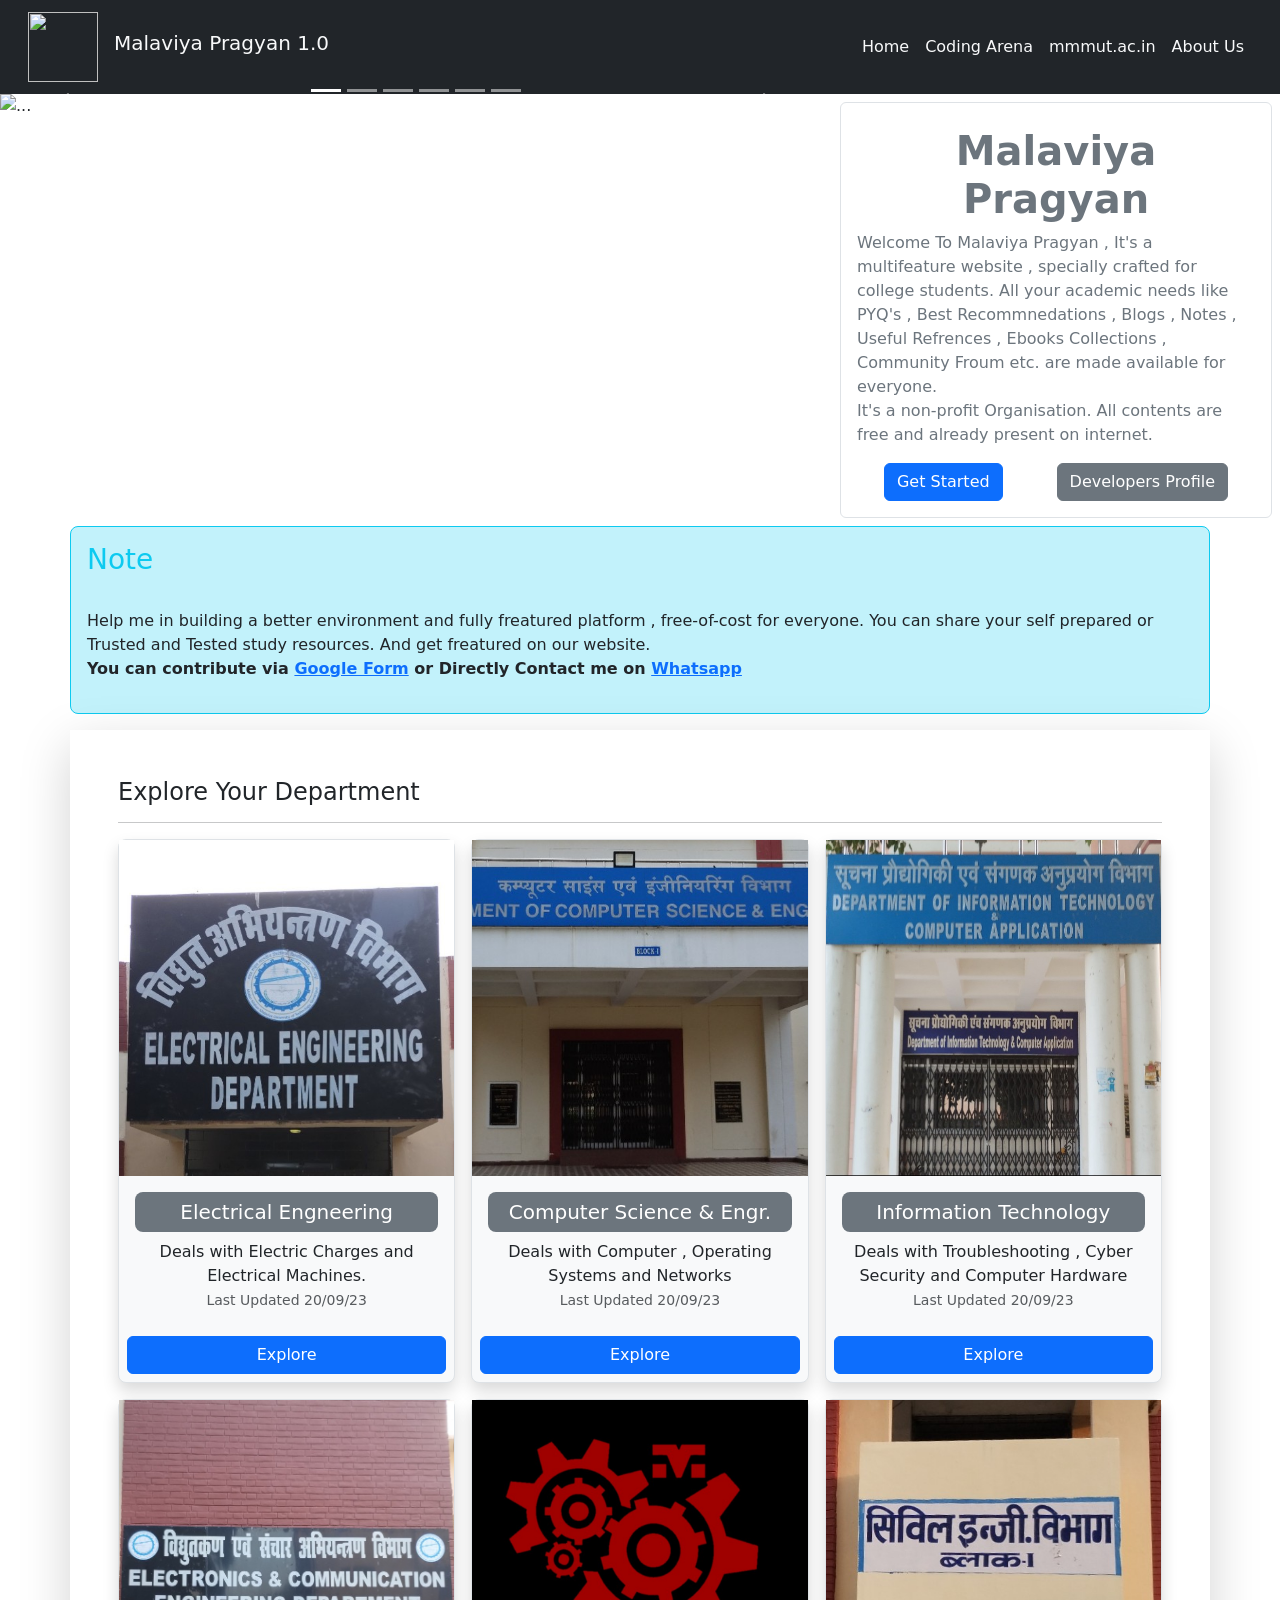
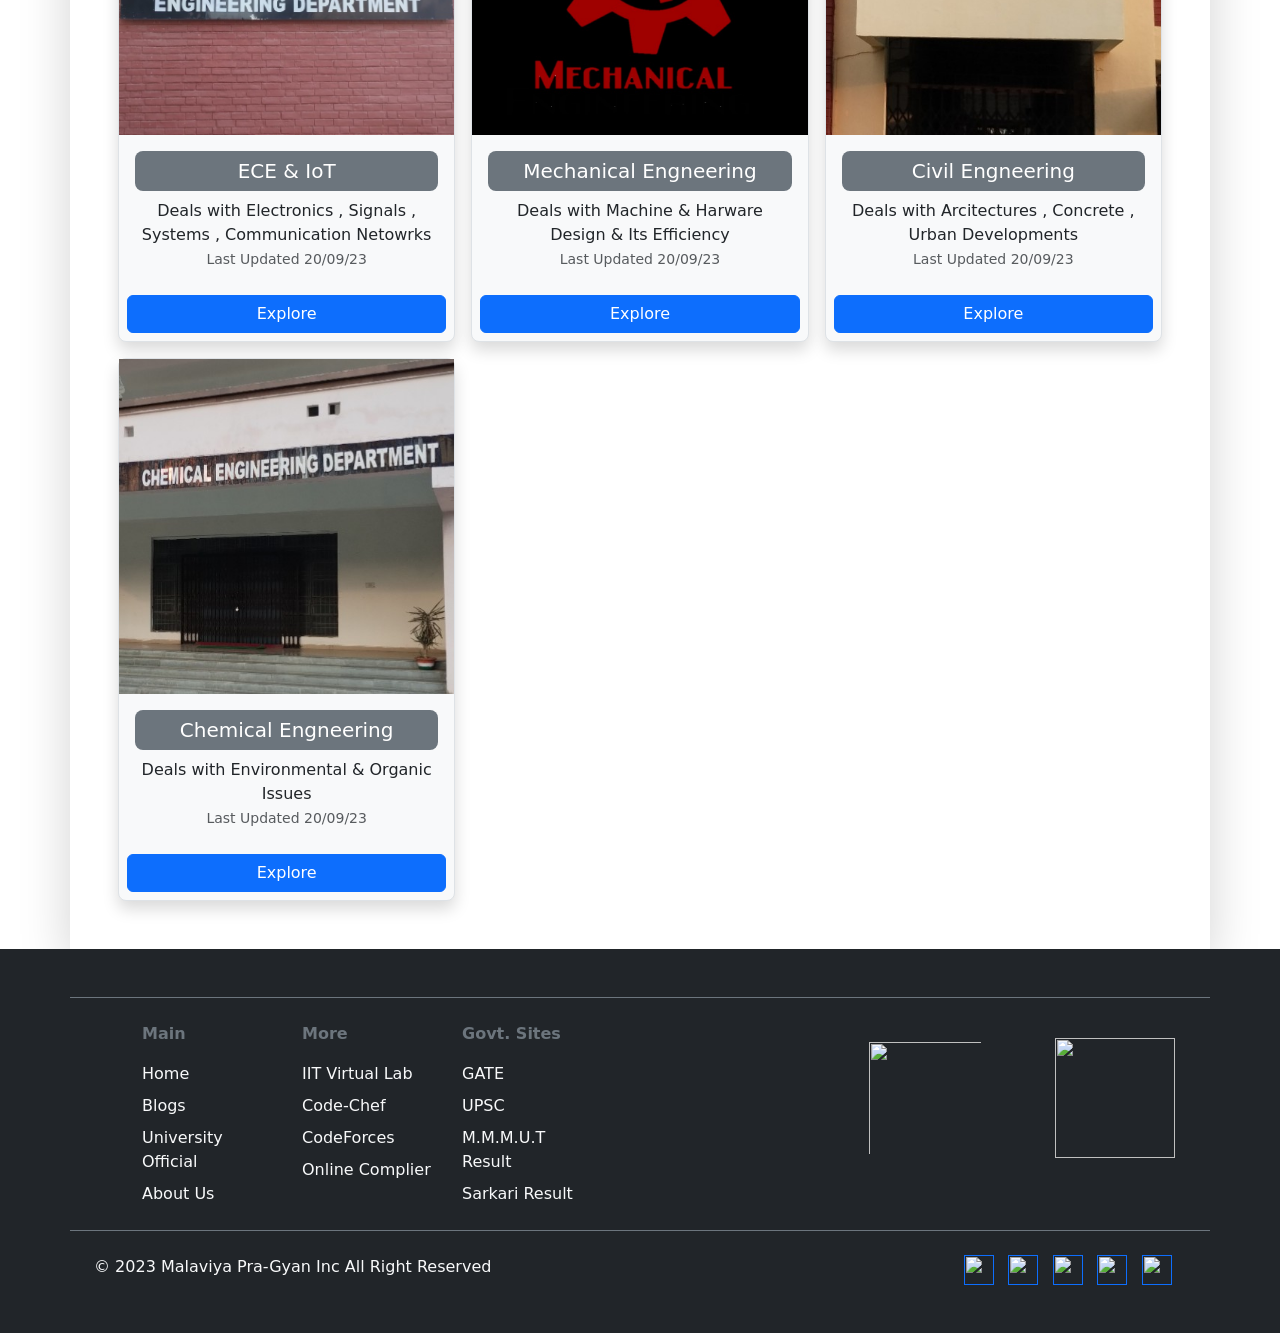
==== commit 576f8be8: "sidenavbar modified" ====
--- a/index.html
+++ b/index.html
@@ -5,6 +5,10 @@
   <meta charset="UTF-8">
   <meta name="viewport" content="width=device-width, initial-scale=1.0">
   <title>Malaviya Pragyan | Home</title>
+  <link rel="apple-touch-icon" sizes="180x180" href="/apple-touch-icon.png">
+  <link rel="icon" type="image/png" sizes="32x32" href="/favicon-32x32.png">
+  <link rel="icon" type="image/png" sizes="16x16" href="/favicon-16x16.png">
+  <link rel="manifest" href="/site.webmanifest">
   <link href="https://cdn.jsdelivr.net/npm/bootstrap@5.3.2/dist/css/bootstrap.min.css" rel="stylesheet"
     integrity="sha384-T3c6CoIi6uLrA9TneNEoa7RxnatzjcDSCmG1MXxSR1GAsXEV/Dwwykc2MPK8M2HN" crossorigin="anonymous">
   <!-- <link rel="stylesheet" href="bootstrap.rtl.min.css"> -->
@@ -24,30 +28,35 @@
       </div>
       <div>
         <ul class="d-none d-lg-flex list-unstyled me-3 mb-2 mb-lg-0">
-          <li class="nav-item mx-2"><a class="nav-link text-light" href="">Home</a></li>
+          <li class="nav-item mx-2"><a class="nav-link text-light" href="/">Home</a></li>
           <li class="nav-item mx-2"><a class="nav-link text-light" href="/pages/code.html">Coding Arena</a></li>
           <li class="nav-item mx-2"><a class="nav-link text-light" href="http://www.mmmut.ac.in/">mmmut.ac.in</a></li>
-          <li class="nav-item mx-2"><a class="nav-link text-light" href="">About Us</a></li>
+          <li class="nav-item mx-2"><a class="nav-link text-light" href="/upcoming.html">About Us</a></li>
         </ul>
       </div>
       <div class="d-lg-none">
         <div data-bs-toggle="offcanvas" data-bs-target="#offcanvasRight" aria-controls="offcanvasRight"><svg
-          xmlns="http://www.w3.org/2000/svg" width="17" height="17" fill="currentColor"
-          class="bi bi-layout-text-sidebar text-light" viewBox="0 0 16 16">
-          <path
-            d="M3.5 3a.5.5 0 0 0 0 1h5a.5.5 0 0 0 0-1h-5zm0 3a.5.5 0 0 0 0 1h5a.5.5 0 0 0 0-1h-5zM3 9.5a.5.5 0 0 1 .5-.5h5a.5.5 0 0 1 0 1h-5a.5.5 0 0 1-.5-.5zm.5 2.5a.5.5 0 0 0 0 1h5a.5.5 0 0 0 0-1h-5z" />
-          <path
-            d="M0 2a2 2 0 0 1 2-2h12a2 2 0 0 1 2 2v12a2 2 0 0 1-2 2H2a2 2 0 0 1-2-2V2zm12-1v14h2a1 1 0 0 0 1-1V2a1 1 0 0 0-1-1h-2zm-1 0H2a1 1 0 0 0-1 1v12a1 1 0 0 0 1 1h9V1z" />
-        </svg></div>
-      <div class="offcanvas offcanvas-end" tabindex="-1" id="offcanvasRight" aria-labelledby="offcanvasRightLabel">
-        <div class="offcanvas-header">
-          <h5 class="offcanvas-title" id="offcanvasRightLabel">Menu</h5>
-          <button type="button" class="btn-close" data-bs-dismiss="offcanvas" aria-label="Close"></button>
-        </div>
-        <div class="offcanvas-body">
-link menu body
-        </div>
-      </div>
+            xmlns="http://www.w3.org/2000/svg" width="20" height="20" fill="currentColor"
+            class="bi bi-layout-text-sidebar text-light" viewBox="0 0 16 16">
+            <path
+              d="M3.5 3a.5.5 0 0 0 0 1h5a.5.5 0 0 0 0-1h-5zm0 3a.5.5 0 0 0 0 1h5a.5.5 0 0 0 0-1h-5zM3 9.5a.5.5 0 0 1 .5-.5h5a.5.5 0 0 1 0 1h-5a.5.5 0 0 1-.5-.5zm.5 2.5a.5.5 0 0 0 0 1h5a.5.5 0 0 0 0-1h-5z" />
+            <path
+              d="M0 2a2 2 0 0 1 2-2h12a2 2 0 0 1 2 2v12a2 2 0 0 1-2 2H2a2 2 0 0 1-2-2V2zm12-1v14h2a1 1 0 0 0 1-1V2a1 1 0 0 0-1-1h-2zm-1 0H2a1 1 0 0 0-1 1v12a1 1 0 0 0 1 1h9V1z" />
+          </svg></div>
+        <div class="offcanvas offcanvas-end" tabindex="-1" id="offcanvasRight" aria-labelledby="offcanvasRightLabel">
+          <div class="offcanvas-header">
+            <h5 class="offcanvas-title" id="offcanvasRightLabel">Menu</h5>
+            <button type="button" class="btn-close" data-bs-dismiss="offcanvas" aria-label="Close"></button>
+          </div>
+          <div class="offcanvas-body">
+            <ul class="list-group">
+              <li class="list-group-item list-group-item-action"><a class="nav-link" href="">Home</a></li>
+              <li class="list-group-item list-group-item-action"><a class="nav-link" href="">University Official</a></li>
+              <li class="list-group-item list-group-item-action"><a class="nav-link" href="">Coding Arena</a></li>
+              <li class="list-group-item list-group-item-action"><a class="nav-link" href="">About Us</a></li>
+            </ul>
+          </div>
+        </div>
       </div>
     </div>
   </nav>
@@ -71,19 +80,19 @@
             aria-label="Slide 6"></button>
         </div>
         <div class="carousel-inner">
-          <div class="carousel-item active" data-bs-interval="1000">
+          <div class="carousel-item active" data-bs-interval="5000">
+            <img src="pageGraphics/Slider/IMG_20231001_135738.jpg" class="d-block w-100" alt="...">
+            <div class="carousel-caption d-none d-md-block">
+              <h5>Slide 1</h5>
+              <p>“Change is the end result of all true learning.” – Leo Buscaglia</p>
+            </div>
+          </div>
+          <div class="carousel-item" data-bs-interval="1000">
             <img src="/pageGraphics/Slider/IMG_20231001_103839.jpg" class="d-block w-100" alt="...">
             <div class="carousel-caption d-none d-md-block">
-              <h5>Slide 1</h5>
+              <h5>Slide 2</h5>
               <p>“Give a man a fish and you feed him for a day; teach a man to fish and you feed him for a lifetime”–
                 Maimonides</p>
-            </div>
-          </div>
-          <div class="carousel-item" data-bs-interval="5000">
-            <img src="pageGraphics/Slider/IMG_20231001_135738.jpg" class="d-block w-100" alt="...">
-            <div class="carousel-caption d-none d-md-block">
-              <h5>Slide 2</h5>
-              <p>“Change is the end result of all true learning.” – Leo Buscaglia</p>
             </div>
           </div>
           <div class="carousel-item" data-bs-interval="5000">
@@ -128,9 +137,23 @@
         </button>
       </div>
     </div>
-    <div class="p-0">
-      anup jaiswal
-    </div>
+    <div class="p-2">
+      <div class="container border border-secondary-2 rounded-2 p-3">
+        <h1 class="text-secondary fw-bold text-center my-2 mx-2">Malaviya Pragyan
+        </h1>
+        <p class="text-secondary">Welcome To Malaviya Pragyan , It's a multifeature website , specially crafted for
+          college students. All your
+          academic needs like PYQ's , Best Recommnedations , Blogs , Notes , Useful Refrences , Ebooks Collections ,
+          Community Froum etc. are made available for everyone.<br> It's a non-profit Organisation. All contents are
+          free and already present on internet.</p>
+        <div class="d-flex justify-content-around">
+          <a class="btn btn-primary text-center" type="button" href="#explore">Get Started</a>
+          <a class="btn btn-secondary text-center" type="button" href="/pages/about.html">Developers Profile</a>
+        </div>
+
+      </div>
+    </div>
+
   </div>
 
 
@@ -152,7 +175,7 @@
   </div>
 
   <!-- Branches catalog-->
-  <div class="container-lg shadow-lg p-5">
+  <div class="container-lg shadow-lg p-5" id="explore">
     <div class="h4">Explore Your Department</div>
     <hr class="b-example-divider">
     <div class="row row-col-1 row-cols-sm-2 row-cols-md-3 row-cols-xxl-4 g-3">
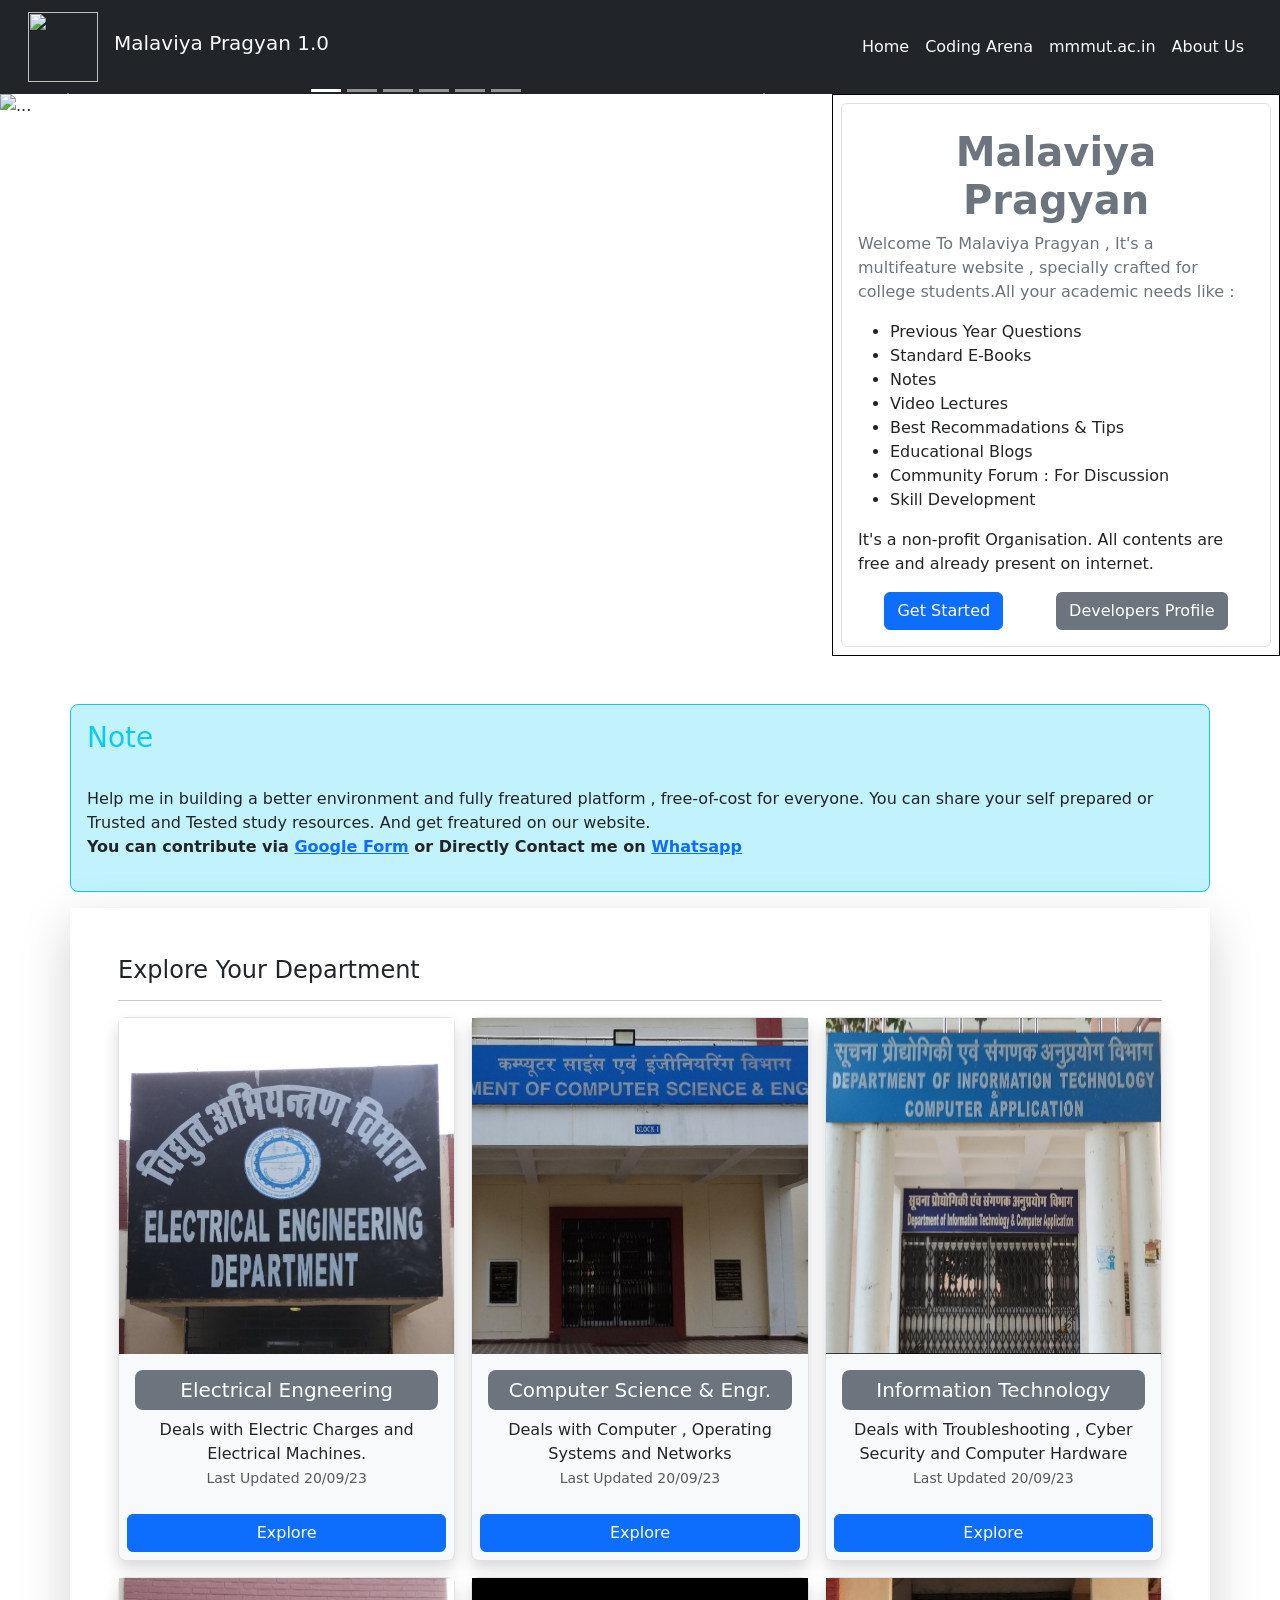
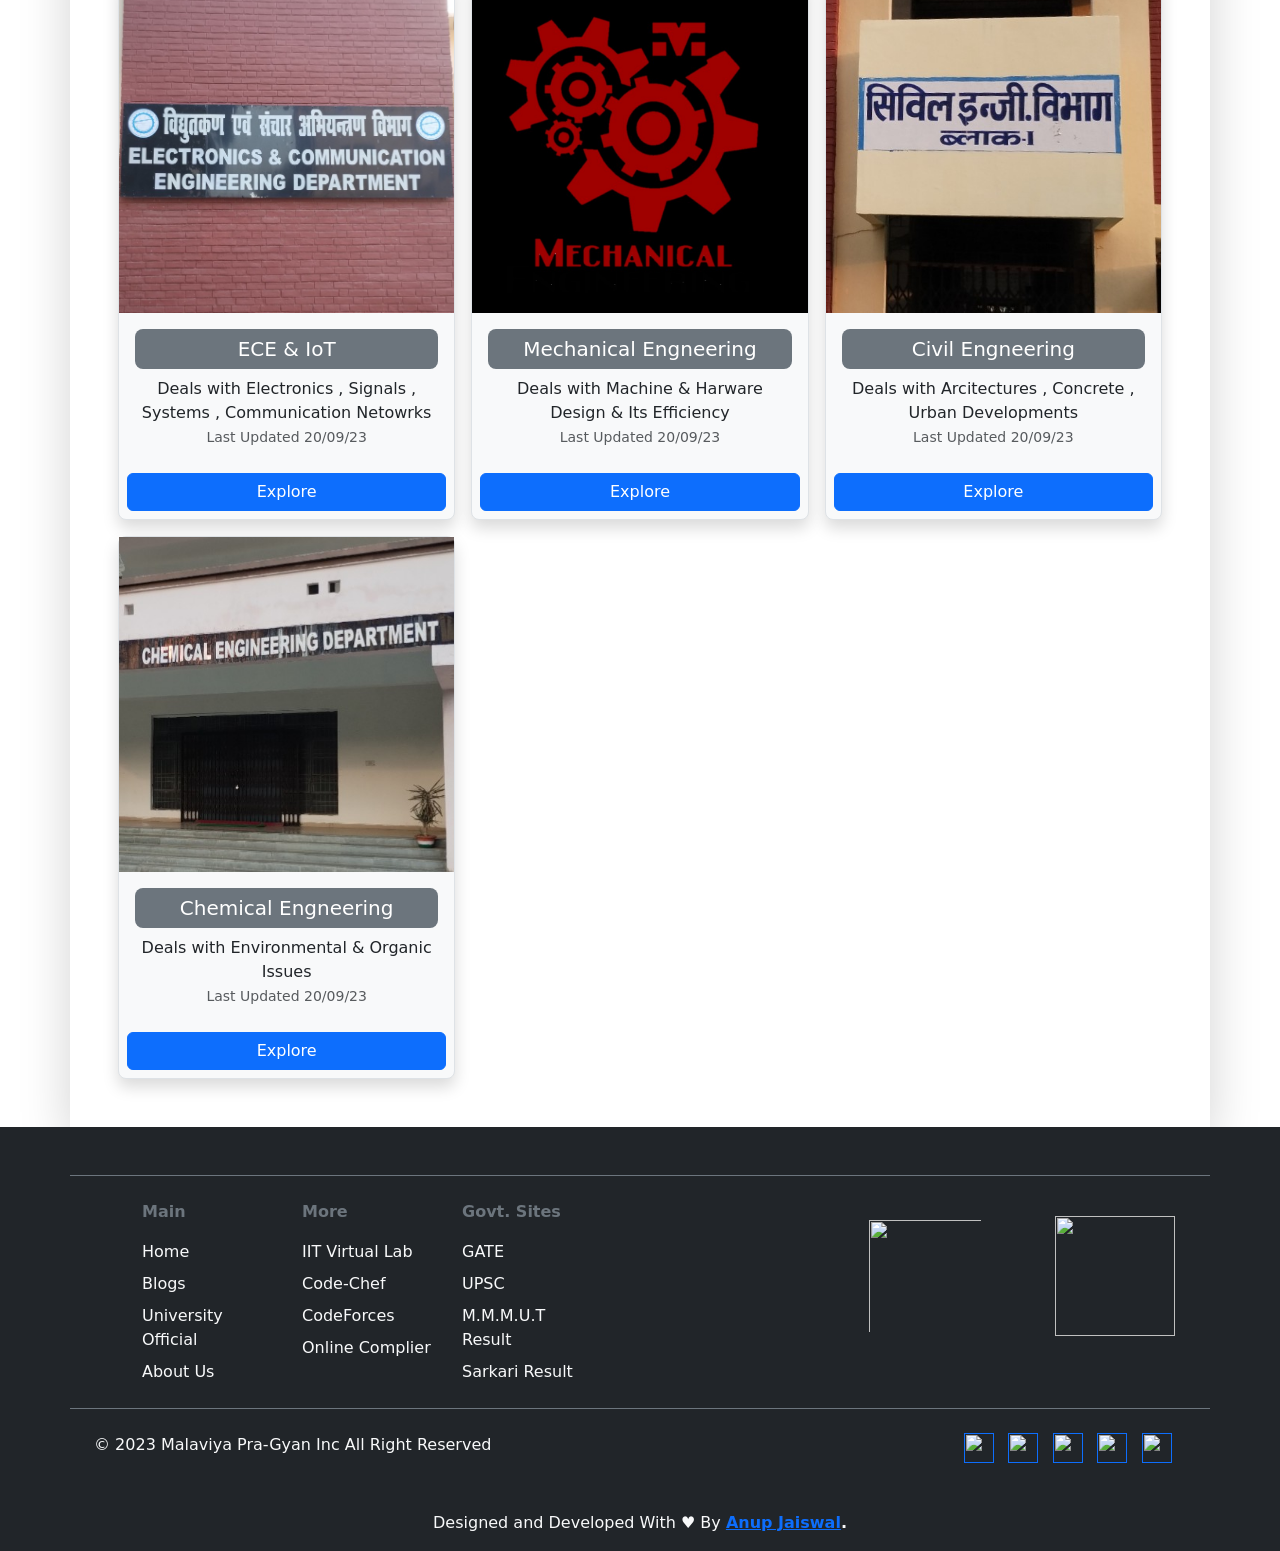
==== commit 85af4e93: "dummy edit" ====
--- a/index.html
+++ b/index.html
@@ -137,24 +137,35 @@
         </button>
       </div>
     </div>
-    <div class="p-2">
-      <div class="container border border-secondary-2 rounded-2 p-3">
+
+    <div class="p-2" style="border: 1px solid black;">
+      <div id="mainHero" class="container border border-secondary-2 rounded-2 p-3 d-flex" style="height: 100%;">
         <h1 class="text-secondary fw-bold text-center my-2 mx-2">Malaviya Pragyan
         </h1>
         <p class="text-secondary">Welcome To Malaviya Pragyan , It's a multifeature website , specially crafted for
-          college students. All your
-          academic needs like PYQ's , Best Recommnedations , Blogs , Notes , Useful Refrences , Ebooks Collections ,
-          Community Froum etc. are made available for everyone.<br> It's a non-profit Organisation. All contents are
+          college students.All your
+          academic needs like :
+          <ul>
+            <li>Previous Year Questions</li>
+            <li>Standard E-Books</li>
+            <li>Notes</li>
+            <li>Video Lectures</li>
+            <li>Best Recommadations & Tips</li>
+            <li>Educational Blogs</li>
+            <li>Community Forum : For Discussion</li>
+            <li>Skill Development</li>
+          </ul>
+           It's a non-profit Organisation. All contents are
           free and already present on internet.</p>
         <div class="d-flex justify-content-around">
           <a class="btn btn-primary text-center" type="button" href="#explore">Get Started</a>
           <a class="btn btn-secondary text-center" type="button" href="/pages/about.html">Developers Profile</a>
         </div>
-
-      </div>
-    </div>
-
-  </div>
+      </div>
+
+    </div>
+
+  </div><br><br>
 
 
 
@@ -363,6 +374,7 @@
               Malaviya Pragyan Inc All Right Reserved</a></div>
         </div>
       </div>
+      <div class="text-center pb-3">Designed and Developed With &hearts; By <b><a href="" class="link">Anup Jaiswal</a>.</b></div>
     </div>
 
 
--- a/index.css
+++ b/index.css
@@ -14,6 +14,11 @@
   display: grid;
   grid-template-columns:65% 35%;
 }
+#mainHero{
+  flex-direction: column;
+  justify-content: space-around;
+}
+
 @media (max-width:991px) {
   #show_btn {
     display: block;
